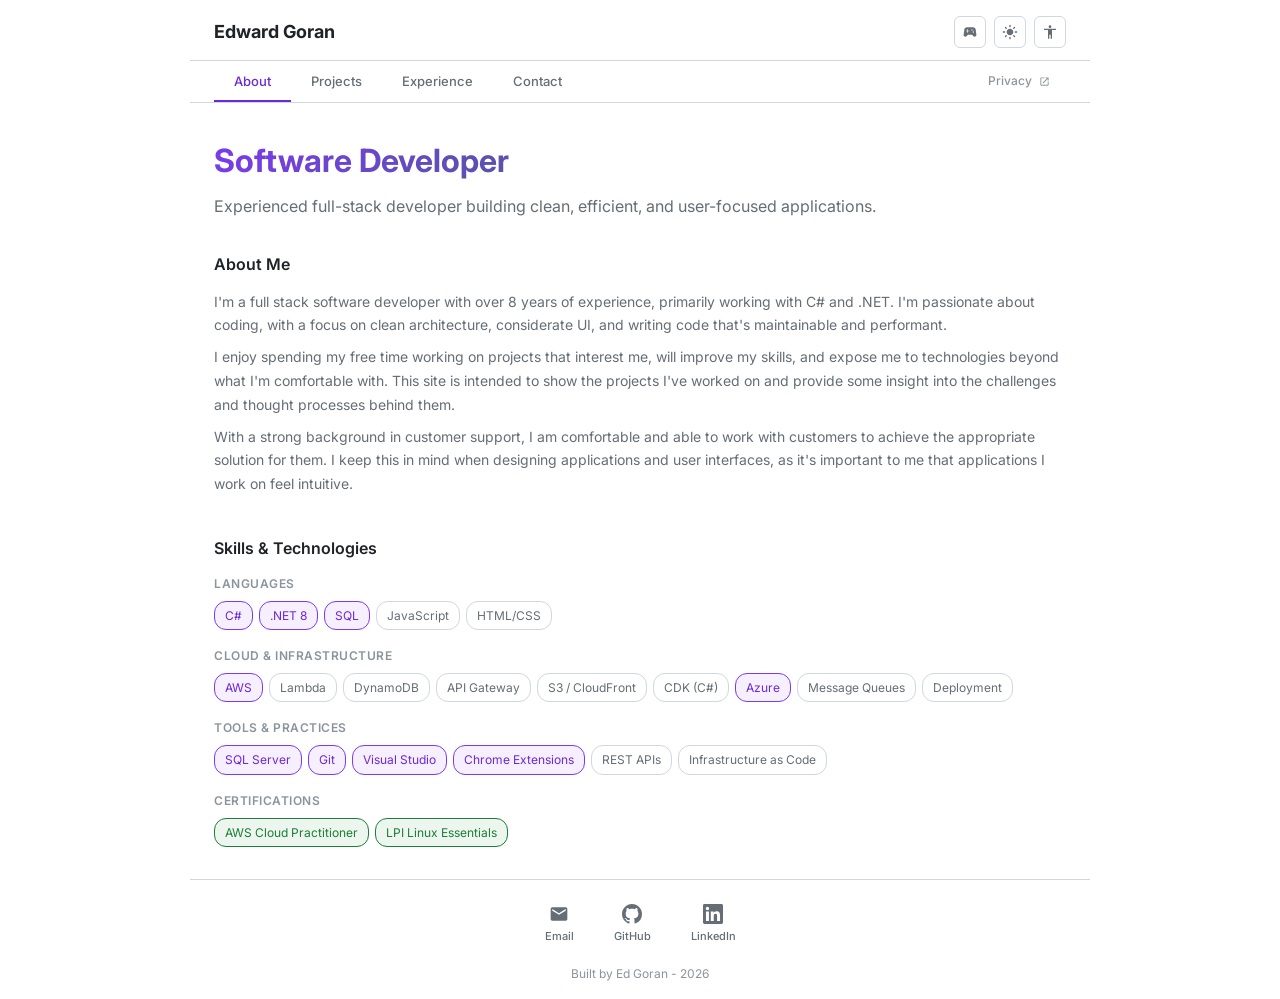
==== site/index.html @ df39481f "Add mobile support for runner game" ====
﻿<!DOCTYPE html>
<html lang="en">
<head>
    <meta charset="UTF-8">
    <meta name="viewport" content="width=device-width, initial-scale=1.0">
    <title>Ed Goran - Software Developer</title>
    <meta name="description" content="Edward Goran - Software Developer specialising in C#, .NET, AWS, and full-stack development">
    <meta name="author" content="Edward Goran">

    <!-- Open Graph (LinkedIn, social sharing) -->
    <meta property="og:title" content="Edward Goran - Software Developer">
    <meta property="og:description" content="Portfolio showcasing C#/.NET development, Chrome extensions, and AWS serverless applications">
    <meta property="og:type" content="website">
    <meta property="og:url" content="https://portfolio.edgoran.co.uk">

    <script>
        // Prevent flash - set theme before render
        (function () {
            const theme = localStorage.getItem('theme') ||
                (window.matchMedia('(prefers-color-scheme: light)').matches ? 'light' : 'dark');
            document.documentElement.setAttribute('data-theme', theme);
            if (localStorage.getItem('a11y') === 'true') {
                document.documentElement.setAttribute('data-a11y', 'true');
            }
        })();
    </script>

    <link rel="stylesheet" href="styles.css">
    <link rel="preconnect" href="https://fonts.googleapis.com">
    <link href="https://fonts.googleapis.com/css2?family=Inter:wght@400;500;600;700&display=swap" rel="stylesheet">
    <link rel="icon" type="image/png" href="images/favicon.ico">
</head>
<body>
    <svg width="0" height="0" style="position:absolute">
        <defs>
            <linearGradient id="rainbow-gradient" x1="0%" y1="0%" x2="100%" y2="0%">
                <stop offset="0%" stop-color="#ff6b6b"/>
                <stop offset="25%" stop-color="#feca57"/>
                <stop offset="50%" stop-color="#48dbfb"/>
                <stop offset="75%" stop-color="#ff9ff3"/>
                <stop offset="100%" stop-color="#54a0ff"/>
            </linearGradient>
        </defs>
    </svg>

    <div class="app">
        <header class="header">
            <div class="header-top">
                <h1 class="logo">Edward Goran</h1>
                <div class="header-right">
                    <button class="games-toggle" id="games-toggle" title="Games">
                        <svg class="games-icon" viewBox="0 0 24 24"><path d="M21.58 16.09l-1.09-7.66C20.21 6.46 18.52 5 16.53 5H7.47C5.48 5 3.79 6.46 3.51 8.43l-1.09 7.66C2.2 17.63 3.39 19 4.94 19c.68 0 1.32-.27 1.8-.75L9 16h6l2.25 2.25c.48.48 1.13.75 1.8.75 1.56 0 2.75-1.37 2.53-2.91zM11 11H9v2H8v-2H6v-1h2V8h1v2h2v1zm4-1c-.55 0-1-.45-1-1s.45-1 1-1 1 .45 1 1-.45 1-1 1zm2 3c-.55 0-1-.45-1-1s.45-1 1-1 1 .45 1 1-.45 1-1 1z"/></svg>
                    </button>
                    <button class="theme-toggle" id="theme-toggle" title="Toggle theme">
                        <svg class="theme-icon sun" viewBox="0 0 24 24"><path d="M12 7c-2.76 0-5 2.24-5 5s2.24 5 5 5 5-2.24 5-5-2.24-5-5-5zM2 13h2c.55 0 1-.45 1-1s-.45-1-1-1H2c-.55 0-1 .45-1 1s.45 1 1 1zm18 0h2c.55 0 1-.45 1-1s-.45-1-1-1h-2c-.55 0-1 .45-1 1s.45 1 1 1zM11 2v2c0 .55.45 1 1 1s1-.45 1-1V2c0-.55-.45-1-1-1s-1 .45-1 1zm0 18v2c0 .55.45 1 1 1s1-.45 1-1v-2c0-.55-.45-1-1-1s-1 .45-1 1zM5.99 4.58a.996.996 0 00-1.41 0 .996.996 0 000 1.41l1.06 1.06c.39.39 1.03.39 1.41 0s.39-1.03 0-1.41L5.99 4.58zm12.37 12.37a.996.996 0 00-1.41 0 .996.996 0 000 1.41l1.06 1.06c.39.39 1.03.39 1.41 0a.996.996 0 000-1.41l-1.06-1.06zm1.06-10.96a.996.996 0 000-1.41.996.996 0 00-1.41 0l-1.06 1.06c-.39.39-.39 1.03 0 1.41s1.03.39 1.41 0l1.06-1.06zM7.05 18.36a.996.996 0 000-1.41.996.996 0 00-1.41 0l-1.06 1.06c-.39.39-.39 1.03 0 1.41s1.03.39 1.41 0l1.06-1.06z" /></svg>
                        <svg class="theme-icon moon" viewBox="0 0 24 24"><path d="M12 3a9 9 0 109 9c0-.46-.04-.92-.1-1.36a5.389 5.389 0 01-4.4 2.26 5.403 5.403 0 01-3.14-9.8c-.44-.06-.9-.1-1.36-.1z" /></svg>
                    </button>
                    <button class="a11y-toggle" id="a11y-toggle" title="Toggle accessibility mode">
                        <svg class="a11y-icon" viewBox="0 0 24 24"><path d="M12 2c1.1 0 2 .9 2 2s-.9 2-2 2-2-.9-2-2 .9-2 2-2zm9 7h-6v13h-2v-6h-2v6H9V9H3V7h18v2z" /></svg>
                    </button>
                </div>
            </div>
            <nav class="nav-bar">
                <button class="nav-tab active" data-tab="about">About</button>
                <button class="nav-tab" data-tab="projects">Projects</button>
                <button class="nav-tab" data-tab="experience">Experience</button>
                <button class="nav-tab" data-tab="contact">Contact</button>                
                <a href="https://extensions.edgoran.co.uk" target="_blank" rel="noopener" class="nav-external">Privacy
                    <svg class="external-icon" viewBox="0 0 24 24"><path d="M19 19H5V5h7V3H5a2 2 0 00-2 2v14a2 2 0 002 2h14a2 2 0 002-2v-7h-2v7zM14 3v2h3.59l-9.83 9.83 1.41 1.41L19 6.41V10h2V3h-7z"/></svg>
                </a>
            </nav>
        </header>

        <main class="main">
            <!-- About Tab -->
            <section id="tab-about" class="tab-content active">
                <div class="about-hero">
                    <div class="about-intro">
                        <h2 class="about-title">Software Developer</h2>
                        <p class="about-subtitle">Experienced full-stack developer building clean, efficient, and user-focused applications.</p>
                    </div>
                </div>

                <div class="about-body">
                    <div class="about-section">
                        <h3 class="about-heading">About Me</h3>
                        <p class="about-text">
                            I'm a full stack software developer with over 8 years of experience, primarily working with C# and .NET.
                            I'm passionate about coding, with a focus on clean architecture, considerate UI, and writing code that's maintainable and performant.
                        </p>

                        <p class="about-text">
                            I enjoy spending my free time working on projects that interest me, will improve my skills, and expose me to technologies beyond what I'm comfortable with.
                            This site is intended to show the projects I've worked on and provide some insight into the challenges and thought processes behind them.
                        </p>

                        <p class="about-text">
                            With a strong background in customer support, I am comfortable and able to work with customers to achieve the appropriate solution for them.
                            I keep this in mind when designing applications and user interfaces, as it's important to me that applications I work on feel intuitive.
                        </p>
                    </div>

                    <div class="about-section">
                        <h3 class="about-heading">Skills & Technologies</h3>
                        <div class="skills-grid">
                            <div class="skill-category">
                                <h4 class="skill-category-title">Languages</h4>
                                <div class="skill-tags">
                                    <span class="skill-tag primary">C#</span>
                                    <span class="skill-tag primary">.NET 8</span>
                                    <span class="skill-tag primary">SQL</span>
                                    <span class="skill-tag">JavaScript</span>
                                    <span class="skill-tag">HTML/CSS</span>
                                </div>
                            </div>
                            <div class="skill-category">
                                <h4 class="skill-category-title">Cloud & Infrastructure</h4>
                                <div class="skill-tags">
                                    <span class="skill-tag primary">AWS</span>
                                    <span class="skill-tag">Lambda</span>
                                    <span class="skill-tag">DynamoDB</span>
                                    <span class="skill-tag">API Gateway</span>
                                    <span class="skill-tag">S3 / CloudFront</span>
                                    <span class="skill-tag">CDK (C#)</span>
                                    <span class="skill-tag primary">Azure</span>
                                    <span class="skill-tag">Message Queues</span>
                                    <span class="skill-tag">Deployment</span>
                                </div>
                            </div>
                            <div class="skill-category">
                                <h4 class="skill-category-title">Tools & Practices</h4>
                                <div class="skill-tags">
                                    <span class="skill-tag primary">SQL Server</span>
                                    <span class="skill-tag primary">Git</span>
                                    <span class="skill-tag primary">Visual Studio</span>
                                    <span class="skill-tag primary">Chrome Extensions</span>
                                    <span class="skill-tag">REST APIs</span>
                                    <span class="skill-tag">Infrastructure as Code</span>
                                </div>
                            </div>
                            <div class="skill-category">
                                <h4 class="skill-category-title">Certifications</h4>
                                <div class="skill-tags">
                                    <span class="skill-tag cert">AWS Cloud Practitioner</span>
                                    <span class="skill-tag cert">LPI Linux Essentials</span>
                                </div>
                            </div>
                        </div>
                    </div>
                </div>
            </section>

            <!-- Projects Tab -->
            <section id="tab-projects" class="tab-content">
                <h2 class="page-title">Projects</h2>

                <div class="projects-grid">

                    <div class="project-card featured clickable " data-project="steamwishlist">
                        <div class="project-header">
                        <span class="project-icon">🏷️</span>
                        <h3 class="project-name">Steam Wishlist Alerts</h3>
                        </div>
                        <p class="project-description">
                            A Chrome extension that tracks Steam game prices, notifies on drops, and compares prices across 30+ stores. 
                            Features wishlist import, quick-add on Steam pages, deal scoring, and a freemium model with LemonSqueezy payments.
                        </p>
                        <div class="project-tech">
                        <span class="tech-tag">HTML / CSS / JS</span>
                        <span class="tech-tag">Chrome Extension</span>
                        <span class="tech-tag">Steam API</span>
                        <span class="tech-tag">IsThereAnyDeal API</span>
                        <span class="tech-tag">LemonSqueezy</span>
                        <span class="tech-tag">Manifest V3</span>
                        </div>
                        <div class="project-links">
                            <a href="https://chromewebstore.google.com/detail/kokgfhmkblondjomicdelmhmigidbahe" class="project-link" onclick="event.stopPropagation()">Chrome Web Store</a>
                        </div>
                        <span class="project-dive-hint">Click for development deep dive</span>
                    </div>

                    <div class="project-card clickable" data-project="leaguestats">
                        <div class="project-header">
                            <span class="project-icon">⚔️</span>
                            <h3 class="project-name">League Stats</h3>
                        </div>
                        <p class="project-description">
                            A full-stack web application for looking up League of Legends player stats, match history,
                            and champion information. Built with a serverless AWS backend and C#, using the Riot Games API.
                        </p>
                        <div class="project-tech">
                            <span class="tech-tag">C# / .NET 8</span>
                            <span class="tech-tag">AWS Lambda</span>
                            <span class="tech-tag">API Gateway</span>
                            <span class="tech-tag">DynamoDB</span>
                            <span class="tech-tag">CDK</span>
                            <span class="tech-tag">Riot API</span>
                        </div>
                        <div class="project-links">
                            <a href="https://github.com/edgoran/league-builds" target="_blank" class="project-link" onclick="event.stopPropagation()">GitHub</a>
                        </div>
                        <span class="project-dive-hint">Click for development deep dive</span>
                    </div>

                    <div class="project-card clickable" data-project="portfolio">
                        <div class="project-header">
                            <span class="project-icon">🌐</span>
                            <h3 class="project-name">Portfolio Site</h3>
                        </div>
                        <p class="project-description">
                            A personal portfolio and project showcase site (this site!) with theme switching, WCAG accessibility mode,
                            and responsive design. Hosted on AWS using S3, CloudFront, and a custom domain via Route 53,
                            all deployed with CDK infrastructure as code.
                        </p>
                        <div class="project-tech">
                            <span class="tech-tag">HTML / CSS / JS</span>
                            <span class="tech-tag">AWS CDK</span>
                            <span class="tech-tag">S3</span>
                            <span class="tech-tag">CloudFront</span>
                            <span class="tech-tag">Route 53</span>
                            <span class="tech-tag">ACM</span>
                        </div>
                        <div class="project-links">
                            <a href="https://github.com/edgoran/" target="_blank" class="project-link" onclick="event.stopPropagation()">GitHub</a>
                            <a href="https://portfolio.edgoran.co.uk" target="_blank" class="project-link" onclick="event.stopPropagation()">Live Site</a>
                        </div>
                        <span class="project-dive-hint">Click for development deep dive</span>
                    </div>

                    <div class="project-card clickable" data-project="patchbot">
                        <div class="project-header">
                            <span class="project-icon">🤖</span>
                            <h3 class="project-name">PatchBot</h3>
                        </div>
                        <p class="project-description">
                            A Discord bot that monitors and notifies about game patch updates. Supports any Steam game automatically,
                            RSS feeds for non-Steam games, and allows users to register custom feeds. Hosted 24/7 on a Raspberry Pi.
                        </p>
                        <div class="project-tech">
                            <span class="tech-tag">C# / .NET 8</span>
                            <span class="tech-tag">Discord.Net</span>
                            <span class="tech-tag">SQLite</span>
                            <span class="tech-tag">Raspberry Pi</span>
                            <span class="tech-tag">Steam API</span>
                            <span class="tech-tag">RSS</span>
                            <span class="tech-tag">systemd</span>
                        </div>
                        <div class="project-links">
                            <a href="https://github.com/edgoran/patchbot" target="_blank" class="project-link" onclick="event.stopPropagation()">GitHub</a>
                        </div>
                        <span class="project-dive-hint">Click for development deep dive</span>
                    </div>

                    <div class="project-card clickable" data-project="levels">
                        <div class="project-header">
                            <span class="project-icon">🔊</span>
                            <h3 class="project-name">Levels: Tab Volume Mixer</h3>
                        </div>
                        <p class="project-description">
                            A Chrome extension that lets you control the volume of individual browser tabs independently.
                            Features per-tab sliders, mute toggles, volume boost up to 1000%, and automatic per-site presets.
                        </p>
                        <div class="project-tech">
                            <span class="tech-tag">JavaScript</span>
                            <span class="tech-tag">Chrome Extension</span>
                            <span class="tech-tag">Web Audio API</span>
                            <span class="tech-tag">Manifest V3</span>
                        </div>
                        <div class="project-links">
                            <a href="https://github.com/edgoran/tab-volume-controller" target="_blank" class="project-link" onclick="event.stopPropagation()">GitHub</a>
                            <a href="https://chromewebstore.google.com/detail/aalphoefegnbpgckdmcmcmmehocmndch?utm_source=item-share-cb" target="_blank" class="project-link" onclick="event.stopPropagation()">Chrome Web Store</a>
                        </div>
                        <span class="project-dive-hint">Click for development deep dive</span>
                    </div>

                    <div class="project-card clickable" data-project="linkgrab">
                        <div class="project-header">
                            <span class="project-icon">🔗</span>
                            <h3 class="project-name">Link Grab</h3>
                        </div>
                        <p class="project-description">
                            A Chrome extension that opens or copies all links found in selected text via the context menu.
                            Features link preview, tab grouping, keyboard shortcuts, and dynamic link counting.
                        </p>
                        <div class="project-tech">
                            <span class="tech-tag">JavaScript</span>
                            <span class="tech-tag">Chrome Extension</span>
                            <span class="tech-tag">DOM Parsing</span>
                            <span class="tech-tag">Manifest V3</span>
                        </div>
                        <div class="project-links">
                            <a href="https://github.com/edgoran/multi-link-opener" target="_blank" class="project-link" onclick="event.stopPropagation()">GitHub</a>
                            <a href="https://chromewebstore.google.com/detail/njhhijannpfjmgepddchjglgnldjnpgh?utm_source=item-share-cb" target="_blank" class="project-link" onclick="event.stopPropagation()">Chrome Web Store</a>
                        </div>
                        <span class="project-dive-hint">Click for development deep dive</span>
                    </div>

                </div>
            </section>

            <!-- Project Deep Dive View -->
            <section id="tab-deep-dive" class="tab-content">
                <button class="back-button" id="deep-dive-back">← Back to projects</button>

                <div id="deep-dive-content">
                    <!-- Content injected by JS -->
                </div>
            </section>

            <!-- Experience Tab -->
            <section id="tab-experience" class="tab-content">
                <h2 class="page-title">Experience</h2>

                <div class="experience-section">
                    <h3 class="experience-heading">Work History</h3>

                    <div class="experience-list">
                        <div class="experience-item">
                            <img class="experience-icon" src="images/adtec-software-icon.png" alt="Company Name">
                            <div class="experience-content">
                                <div class="experience-header">
                                    <h4 class="experience-role">Software Developer</h4>
                                    <span class="experience-date">2018 - Present</span>
                                </div>
                                <p class="experience-company">Adtec Software</p>
                                <ul class="experience-points">
                                    <li>Developed new features and user interfaces for desktop applications using .NET, with an emphasis on development using C# and Visual Basic.</li>
                                    <li>Created new customer payment websites for online payments using Razor. Working with markup languages and programming languages simultaneously including C#, HTML, CSS, JavaScript, MVC, and Razor.</li>
                                    <li>Developed desktop interfaces for technical customers to improve usability of debt management software.</li>
                                    <li>Azure object creation and management, primarily creating web applications with peripheral support elements such as storage accounts, cloud databases, message queues, and hybrid connectors.</li>
                                    <li>Deployed software, including database upgrade tooling, Windows services, IIS service/sites, Azure hosted sites, SQL server agent jobs, and desktop applications via MSIs.</li>
                                    <li>Reviewed performance of existing tables keys and indexes to maximise execution times of queries and improve the speed of applications that rely on SQL server data retrieval.</li>
                                </ul>
                                <div class="experience-tech-used">
                                    <span class="tech-tag">C#</span>
                                    <span class="tech-tag">.NET</span>
                                    <span class="tech-tag">SQL Server</span>
                                    <span class="tech-tag">HTML</span>
                                    <span class="tech-tag">CSS</span>
                                    <span class="tech-tag">Cloud Infrastructure</span>
                                </div>
                            </div>
                        </div>

                        <div class="experience-item">
                            <img class="experience-icon" src="images/welcom-digital-icon.png" alt="Company Name">
                            <div class="experience-content">
                                <div class="experience-header">
                                    <h4 class="experience-role">Service Desk Analyst</h4>
                                    <span class="experience-date">2017 - 2018</span>
                                </div>
                                <p class="experience-company">Welcom Digital</p>
                                <ul class="experience-points">
                                    <li>Support clients with any software or hardware problems under company-wide service level agreements.</li>
                                    <li>Trusted to make edits and amendments to client and customer data which could affect global companies if misused.</li>
                                </ul>
                                <div class="experience-tech-used">
                                    <span class="tech-tag">SQL</span>
                                </div>
                            </div>
                        </div>
                    </div>
                </div>

                <div class="experience-section">
                    <h3 class="experience-heading">Education</h3>

                    <div class="experience-list">
                        <div class="experience-item">
                            <div class="experience-marker edu"></div>
                            <div class="experience-content">
                                <div class="experience-header">
                                    <h4 class="experience-role">York College - Software Development</h4>
                                    <span class="experience-date">2015 - 2017</span>
                                </div>
                                <p class="experience-company">
                                    BTEC Level 3 Triple Distinction Star (D*D*D*)
                                </p>
                            </div>
                        </div>
                    </div>
                </div>

                <div class="experience-section">
                    <h3 class="experience-heading">Certifications</h3>

                    <div class="certifications-grid">
                        <a href="https://aws.amazon.com/certification/certified-cloud-practitioner/" target="_blank" rel="noopener" class="certification-card">
                            <img class="certification-badge-icon" src="images/aws-certified-cloud-practitioner.png" alt="AWS Cloud Practitioner">
                            <div class="certification-info">
                                <h4 class="certification-name">AWS Cloud Practitioner</h4>
                                <p class="certification-date">2026</p>
                            </div>
                        </a>

                        <a href="https://www.lpi.org/our-certifications/linux-essentials-overview/" target="_blank" rel="noopener" class="certification-card">
                            <img class="certification-badge-icon" src="images/linux-essentials-certificate.png" alt="LPI Linux Essentials">
                            <div class="certification-info">
                                <h4 class="certification-name">LPI Linux Essentials</h4>
                                <p class="certification-date">2026</p>
                            </div>
                        </a>
                    </div>
                </div>
            </section>

            <!-- Contact Tab -->
            <section id="tab-contact" class="tab-content">
                <div class="contact-page">
                    <h2 class="contact-title">Get in touch</h2>
                    <p class="contact-subtitle">Feel free to reach out via any of the links below</p>
                    <div class="contact-links-centered">
                        <a href="mailto:edgoran@gmail.com" class="contact-card">
                            <svg viewBox="0 0 24 24" class="contact-card-icon"><path d="M20 4H4c-1.1 0-2 .9-2 2v12c0 1.1.9 2 2 2h16c1.1 0 2-.9 2-2V6c0-1.1-.9-2-2-2zm0 4l-8 5-8-5V6l8 5 8-5v2z" /></svg>
                            <span class="contact-card-label">Email</span>
                            <span class="contact-card-value">edgoran@gmail.com</span>
                            <button class="copy-button" id="copy-email" title="Copy email" onclick="event.preventDefault(); event.stopPropagation(); copyEmail();">
                                <svg viewBox="0 -960 960 960" class="copy-icon"><path d="M360-240q-33 0-56.5-23.5T280-320v-480q0-33 23.5-56.5T360-880h360q33 0 56.5 23.5T800-800v480q0 33-23.5 56.5T720-240H360Zm0-80h360v-480H360v480ZM200-80q-33 0-56.5-23.5T120-160v-560h80v560h440v80H200Zm160-240v-480 480Z" /></svg>
                            </button>
                        </a>
                        <a href="https://github.com/edgoran/" target="_blank" rel="noopener" class="contact-card">
                            <svg viewBox="0 0 24 24" class="contact-card-icon"><path d="M12 0C5.37 0 0 5.37 0 12c0 5.31 3.435 9.795 8.205 11.385.6.105.825-.255.825-.57 0-.285-.015-1.23-.015-2.235-3.015.555-3.795-.735-4.035-1.41-.135-.345-.72-1.41-1.23-1.695-.42-.225-1.02-.78-.015-.795.945-.015 1.62.87 1.845 1.23 1.08 1.815 2.805 1.305 3.495.99.105-.78.42-1.305.765-1.605-2.67-.3-5.46-1.335-5.46-5.925 0-1.305.465-2.385 1.23-3.225-.12-.3-.54-1.53.12-3.18 0 0 1.005-.315 3.3 1.23.96-.27 1.98-.405 3-.405s2.04.135 3 .405c2.295-1.56 3.3-1.23 3.3-1.23.66 1.65.24 2.88.12 3.18.765.84 1.23 1.905 1.23 3.225 0 4.605-2.805 5.625-5.475 5.925.435.375.81 1.095.81 2.22 0 1.605-.015 2.895-.015 3.3 0 .315.225.69.825.57A12.02 12.02 0 0024 12c0-6.63-5.37-12-12-12z" /></svg>
                            <span class="contact-card-label">GitHub</span>
                            <span class="contact-card-value">github.com/edgoran</span>
                        </a>
                        <a href="https://www.linkedin.com/in/edward-goran-776838338" target="_blank" rel="noopener" class="contact-card">
                            <svg viewBox="0 0 24 24" class="contact-card-icon"><path d="M20.447 20.452h-3.554v-5.569c0-1.328-.027-3.037-1.852-3.037-1.853 0-2.136 1.445-2.136 2.939v5.667H9.351V9h3.414v1.561h.046c.477-.9 1.637-1.85 3.37-1.85 3.601 0 4.267 2.37 4.267 5.455v6.286zM5.337 7.433a2.062 2.062 0 01-2.063-2.065 2.064 2.064 0 112.063 2.065zm1.782 13.019H3.555V9h3.564v11.452zM22.225 0H1.771C.792 0 0 .774 0 1.729v20.542C0 23.227.792 24 1.771 24h20.451C23.2 24 24 23.227 24 22.271V1.729C24 .774 23.2 0 22.222 0h.003z" /></svg>
                            <span class="contact-card-label">LinkedIn</span>
                            <span class="contact-card-value">Edward Goran</span>
                        </a>
                    </div>
                </div>
            </section>

            <!-- Games Tab -->
            <section id="tab-games" class="tab-content">
                <h2 class="page-title">Games</h2>
                <p class="games-subtitle">Small games because why not? Click to play!</p>

                <div class="games-selector">
                    <button class="game-select-btn active" data-game="runner">
                        <span class="game-select-icon">🏃</span>
                        <span class="game-select-name">Ed Runner</span>
                    </button>
                    <button class="game-select-btn" data-game="snake">
                        <span class="game-select-icon">🐍</span>
                        <span class="game-select-name">SnakEd</span>
                    </button>
                    <button class="game-select-btn" data-game="tictactoe">
                        <span class="game-select-icon">⭕</span>
                        <span class="game-select-name">Ed's & Crosses</span>
                    </button>
                </div>

                <div class="game-container">
                    <div class="game-wrapper" id="game-wrapper">
                        <canvas id="game-canvas"></canvas>
                        <div class="game-overlay" id="game-overlay">
                            <div class="game-overlay-content">
                                <h3 class="game-overlay-title" id="game-overlay-title">Ed Runner</h3>
                                <p class="game-overlay-text" id="game-overlay-text">Jump over obstacles to survive</p>
                                <button class="game-start-btn" id="game-start-btn">Press Space or Tap to Start</button>
                            </div>
                        </div>
                        <div class="game-hud" id="game-hud">
                            <span class="game-score" id="game-score">0</span>
                            <span class="game-high-score" id="game-high-score">HI 0</span>
                        </div>
                    </div>

                    <div class="mobile-game-controls" id="mobile-game-controls">
                        <button class="mobile-control-btn" id="mobile-duck-btn" aria-label="Duck">
                            <svg viewBox="0 0 24 24"><path d="M7.41 15.41L12 10.83l4.59 4.58L18 14l-6-6-6 6z" transform="rotate(180 12 12)"/></svg>
                            <span>Duck</span>
                        </button>
                        <button class="mobile-control-btn mobile-jump-btn" id="mobile-jump-btn" aria-label="Jump">
                            <svg viewBox="0 0 24 24"><path d="M7.41 15.41L12 10.83l4.59 4.58L18 14l-6-6-6 6z"/></svg>
                            <span>Jump</span>
                        </button>
                    </div>
                </div>

                <div class="game-controls-info" id="game-controls-info">
                    <div class="game-control">
                        <kbd>Space</kbd> / <kbd>↑</kbd> / <kbd>W</kbd> / <kbd>Click</kbd>
                        <span>Jump</span>
                    </div>
                    <div class="game-control">
                        <kbd>↓</kbd> / <kbd>S</kbd> / <kbd>Right Click</kbd>
                        <span>Duck</span>
                    </div>
                </div>

                <div class="game-options" id="game-options-snake" style="display: none;">
                    <label class="game-option-toggle">
                        <input type="checkbox" id="snake-wall-death">
                        <span class="game-option-slider"></span>
                        <span class="game-option-label">Wall death</span>
                    </label>
                </div>

                <div class="game-options" id="game-options-tictactoe" style="display: none;">
                    <label class="game-option-toggle">
                        <input type="checkbox" id="ttt-two-player">
                        <span class="game-option-slider"></span>
                        <span class="game-option-label">Two player</span>
                    </label>
                    <label class="game-option-toggle">
                        <input type="checkbox" id="ttt-hard-mode">
                        <span class="game-option-slider"></span>
                        <span class="game-option-label">Hard mode</span>
                    </label>
                    <label class="game-option-toggle">
                        <input type="checkbox" id="ttt-player-first" checked>
                        <span class="game-option-slider"></span>
                        <span class="game-option-label">Ed goes first</span>
                    </label>
                </div>

            </section>

        </main>

        <footer class="footer">
            <div class="footer-links">
                <a href="mailto:edgoran@gmail.com" class="footer-link" title="Email">
                    <svg viewBox="0 0 24 24" class="footer-icon"><path d="M20 4H4c-1.1 0-2 .9-2 2v12c0 1.1.9 2 2 2h16c1.1 0 2-.9 2-2V6c0-1.1-.9-2-2-2zm0 4l-8 5-8-5V6l8 5 8-5v2z" /></svg>
                    <span>Email</span>
                </a>
                <a href="https://github.com/edgoran/" target="_blank" rel="noopener" class="footer-link" title="GitHub">
                    <svg viewBox="0 0 24 24" class="footer-icon"><path d="M12 0C5.37 0 0 5.37 0 12c0 5.31 3.435 9.795 8.205 11.385.6.105.825-.255.825-.57 0-.285-.015-1.23-.015-2.235-3.015.555-3.795-.735-4.035-1.41-.135-.345-.72-1.41-1.23-1.695-.42-.225-1.02-.78-.015-.795.945-.015 1.62.87 1.845 1.23 1.08 1.815 2.805 1.305 3.495.99.105-.78.42-1.305.765-1.605-2.67-.3-5.46-1.335-5.46-5.925 0-1.305.465-2.385 1.23-3.225-.12-.3-.54-1.53.12-3.18 0 0 1.005-.315 3.3 1.23.96-.27 1.98-.405 3-.405s2.04.135 3 .405c2.295-1.56 3.3-1.23 3.3-1.23.66 1.65.24 2.88.12 3.18.765.84 1.23 1.905 1.23 3.225 0 4.605-2.805 5.625-5.475 5.925.435.375.81 1.095.81 2.22 0 1.605-.015 2.895-.015 3.3 0 .315.225.69.825.57A12.02 12.02 0 0024 12c0-6.63-5.37-12-12-12z" /></svg>
                    <span>GitHub</span>
                </a>
                <a href="https://www.linkedin.com/in/edward-goran-776838338" target="_blank" rel="noopener" class="footer-link" title="LinkedIn">
                    <svg viewBox="0 0 24 24" class="footer-icon"><path d="M20.447 20.452h-3.554v-5.569c0-1.328-.027-3.037-1.852-3.037-1.853 0-2.136 1.445-2.136 2.939v5.667H9.351V9h3.414v1.561h.046c.477-.9 1.637-1.85 3.37-1.85 3.601 0 4.267 2.37 4.267 5.455v6.286zM5.337 7.433a2.062 2.062 0 01-2.063-2.065 2.064 2.064 0 112.063 2.065zm1.782 13.019H3.555V9h3.564v11.452zM22.225 0H1.771C.792 0 0 .774 0 1.729v20.542C0 23.227.792 24 1.771 24h20.451C23.2 24 24 23.227 24 22.271V1.729C24 .774 23.2 0 22.222 0h.003z" /></svg>
                    <span>LinkedIn</span>
                </a>
            </div>
            <p>Built by Ed Goran - <span id="footer-year"></span></p>
        </footer>
    </div>

    <script src="app.js"></script>
    <script src="games/runner.js"></script>
    <script src="games/snake.js"></script>
    <script src="games/tictactoe.js"></script>
</body>
</html>
---- site/styles.css ----
﻿/* Reset & base */
* {
    margin: 0;
    padding: 0;
    box-sizing: border-box;
}

/* Dark theme (default) */
:root,
[data-theme="dark"] {
    --bg-primary: #0d1117;
    --bg-secondary: #161b22;
    --bg-card: #1c2128;
    --bg-card-hover: #21262d;
    --text-primary: #e6edf3;
    --text-secondary: #a0aab5;
    --text-muted: #6b7685;
    --accent: #9b72cf;
    --accent-light: #c9a0ff;
    --accent-green: #3fb950;
    --accent-green-muted: #2ea04370;
    --border: #30363d;
    --hover-bg: #21262d;
}

/* Light theme */
[data-theme="light"] {
    --bg-primary: #ffffff;
    --bg-secondary: #f6f8fa;
    --bg-card: #ffffff;
    --bg-card-hover: #f6f8fa;
    --text-primary: #1f2328;
    --text-secondary: #656d76;
    --text-muted: #8b949e;
    --accent: #7c3aed;
    --accent-light: #6d28d9;
    --accent-green: #1a7f37;
    --accent-green-muted: #1a7f3720;
    --border: #d0d7de;
    --hover-bg: #f3f4f6;
}

/* WCAG accessible - light */
[data-a11y="true"],
[data-a11y="true"][data-theme="light"] {
    --bg-primary: #ffffff;
    --bg-secondary: #f5f5f5;
    --bg-card: #ffffff;
    --bg-card-hover: #f0f0f0;
    --text-primary: #000000;
    --text-secondary: #333333;
    --text-muted: #555555;
    --accent: #0000cc;
    --accent-light: #0000cc;
    --accent-green: #006600;
    --accent-green-muted: #00660020;
    --border: #666666;
    --hover-bg: #e8e8e8;
}

    /* WCAG accessible - dark */
    [data-a11y="true"][data-theme="dark"] {
        --bg-primary: #000000;
        --bg-secondary: #0a0a0a;
        --bg-card: #111111;
        --bg-card-hover: #1a1a1a;
        --text-primary: #ffffff;
        --text-secondary: #e0e0e0;
        --text-muted: #bbbbbb;
        --accent: #6fa3ff;
        --accent-light: #6fa3ff;
        --accent-green: #5cff5c;
        --accent-green-muted: #5cff5c20;
        --border: #888888;
        --hover-bg: #1a1a1a;
    }

/* Light theme overrides */
[data-theme="light"] .about-title,
[data-theme="light"] .contact-title {
    background: linear-gradient(135deg, var(--accent), var(--accent-green));
    -webkit-background-clip: text;
    -webkit-text-fill-color: transparent;
    background-clip: text;
}

[data-theme="light"] .project-card {
    box-shadow: 0 1px 3px rgba(0, 0, 0, 0.08);
}

    [data-theme="light"] .project-card.featured {
        background: rgba(124, 58, 237, 0.03);
    }

[data-theme="light"] .skill-tag.primary {
    background: rgba(124, 58, 237, 0.08);
}

[data-theme="light"] .skill-tag.cert {
    background: rgba(26, 127, 55, 0.08);
}

/* WCAG overrides */
[data-a11y="true"] body {
    font-size: 16px;
    line-height: 1.8;
}

[data-a11y="true"] .about-title,
[data-a11y="true"] .contact-title {
    background: none;
    -webkit-background-clip: unset;
    -webkit-text-fill-color: var(--text-primary);
    background-clip: unset;
}

[data-a11y="true"] .about-text,
[data-a11y="true"] .project-description,
[data-a11y="true"] .timeline-text,
[data-a11y="true"] .experience-points li,
[data-a11y="true"] .deep-dive-summary {
    font-size: 16px;
    line-height: 1.8;
}

[data-a11y="true"] .nav-tab {
    font-size: 15px;
    padding: 12px 24px;
}

@media (max-width: 768px) {
    [data-a11y="true"] .nav-tab {
        font-size: 13px;
        padding: 10px 8px;
    }
}

[data-a11y="true"] .skill-tag,
[data-a11y="true"] .tech-tag {
    font-size: 14px;
    padding: 6px 12px;
}

[data-a11y="true"] .project-card,
[data-a11y="true"] .certification-card,
[data-a11y="true"] .contact-card {
    border-width: 2px;
}

[data-a11y="true"] .project-name,
[data-a11y="true"] .experience-role,
[data-a11y="true"] .timeline-title {
    font-size: 18px;
}

[data-a11y="true"] .project-link {
    text-decoration: underline;
    font-size: 15px;
}

[data-a11y="true"] *:focus-visible {
    outline: 3px solid var(--accent);
    outline-offset: 2px;
}

[data-a11y="true"] .nav-tab.active {
    border-bottom-width: 3px;
}

[data-a11y="true"] .timeline-marker {
    width: 16px;
    height: 16px;
}

[data-a11y="true"] .experience-icon {
    width: 44px;
    height: 44px;
}

[data-a11y="true"] a {
    text-decoration: underline;
}

[data-a11y="true"] .certification-card,
[data-a11y="true"] .contact-card {
    text-decoration: none;
}

    [data-a11y="true"] .certification-card:hover,
    [data-a11y="true"] .contact-card:hover {
        text-decoration: underline;
    }

/* Base styles */
body {
    font-family: "Inter", -apple-system, BlinkMacSystemFont, "Segoe UI", Roboto, sans-serif;
    background: var(--bg-primary);
    color: var(--text-primary);
    min-height: 100vh;
    line-height: 1.6;
}

.app {
    max-width: 900px;
    margin: 0 auto;
    min-height: 100vh;
    display: flex;
    flex-direction: column;
}

/* Header */
.header {
    position: sticky;
    top: 0;
    background: var(--bg-primary);
    z-index: 100;
    border-bottom: 1px solid var(--border);
}

.header-top {
    display: flex;
    align-items: center;
    justify-content: space-between;
    padding: 16px 24px 12px;
}

.logo {
    font-size: 18px;
    font-weight: 700;
    color: var(--text-primary);
    white-space: nowrap;
}

.header-right {
    display: flex;
    align-items: center;
    gap: 8px;
}

/* Theme toggle */
.theme-toggle,
.a11y-toggle {
    display: flex;
    align-items: center;
    justify-content: center;
    width: 32px;
    height: 32px;
    background: none;
    border: 1px solid var(--border);
    border-radius: 6px;
    cursor: pointer;
    transition: background 0.15s ease, border-color 0.15s ease;
}

    .theme-toggle:hover,
    .a11y-toggle:hover {
        background: var(--hover-bg);
        border-color: var(--accent);
    }

.theme-icon,
.a11y-icon {
    width: 16px;
    height: 16px;
    fill: var(--text-secondary);
    transition: fill 0.15s ease;
}

.theme-toggle:hover .theme-icon,
.a11y-toggle:hover .a11y-icon {
    fill: var(--text-primary);
}

.theme-icon.moon {
    display: block;
}

.theme-icon.sun {
    display: none;
}

[data-theme="light"] .theme-icon.moon {
    display: none;
}

[data-theme="light"] .theme-icon.sun {
    display: block;
}

.a11y-toggle.active {
    border-color: var(--accent-green);
    background: var(--accent-green-muted);
}

    .a11y-toggle.active .a11y-icon {
        fill: var(--accent-green);
    }

/* Navigation */
.nav-bar {
    display: flex;
    padding: 0 24px;
    border-top: 1px solid var(--border);
}

.nav-tab {
    padding: 10px 20px;
    font-size: 13px;
    font-weight: 500;
    font-family: inherit;
    background: none;
    border: none;
    border-bottom: 2px solid transparent;
    color: var(--text-secondary);
    cursor: pointer;
    transition: all 0.15s ease;
}

    .nav-tab:hover {
        color: var(--text-primary);
    }

    .nav-tab.active {
        color: var(--accent-light);
        border-bottom-color: var(--accent-light);
    }

/* Main */
.main {
    flex: 1;
    padding: 32px 24px;
}

/* Tab content */
.tab-content {
    display: none;
    animation: fadeIn 0.2s ease;
}

    .tab-content.active {
        display: block;
    }

@keyframes fadeIn {
    from {
        opacity: 0;
        transform: translateY(4px);
    }

    to {
        opacity: 1;
        transform: translateY(0);
    }
}

/* About section */
.about-hero {
    margin-bottom: 32px;
}

.about-title {
    font-size: 32px;
    font-weight: 700;
    margin-bottom: 8px;
    background: linear-gradient(135deg, var(--accent-light), var(--accent-green));
    -webkit-background-clip: text;
    -webkit-text-fill-color: transparent;
    background-clip: text;
}

.about-subtitle {
    font-size: 16px;
    color: var(--text-secondary);
}

.about-body {
    display: flex;
    flex-direction: column;
    gap: 32px;
}

.about-heading {
    font-size: 16px;
    font-weight: 600;
    margin-bottom: 12px;
    color: var(--text-primary);
}

.about-text {
    font-size: 14px;
    color: var(--text-secondary);
    line-height: 1.7;
    margin-bottom: 8px;
}

/* Skills */
.skills-grid {
    display: flex;
    flex-direction: column;
    gap: 16px;
}

.skill-category-title {
    font-size: 12px;
    font-weight: 600;
    color: var(--text-muted);
    text-transform: uppercase;
    letter-spacing: 0.5px;
    margin-bottom: 8px;
}

.skill-tags {
    display: flex;
    flex-wrap: wrap;
    gap: 6px;
}

.skill-tag {
    font-size: 12px;
    padding: 4px 10px;
    border-radius: 12px;
    background: var(--bg-card);
    border: 1px solid var(--border);
    color: var(--text-secondary);
}

    .skill-tag.primary {
        border-color: var(--accent);
        color: var(--accent-light);
        background: rgba(155, 114, 207, 0.1);
    }

    .skill-tag.cert {
        border-color: var(--accent-green);
        color: var(--accent-green);
        background: var(--accent-green-muted);
    }

/* Page title */
.page-title {
    font-size: 24px;
    font-weight: 700;
    margin-bottom: 24px;
}

/* Projects */
.projects-grid {
    display: flex;
    flex-direction: column;
    gap: 16px;
}

.project-card {
    padding: 24px;
    background: var(--bg-card);
    border-radius: 12px;
    border: 1px solid var(--border);
    transition: border-color 0.15s ease;
}

    .project-card:hover {
        border-color: var(--accent);
    }

    .project-card.featured {
        border-color: var(--accent);
        background: rgba(155, 114, 207, 0.03);
    }

    .project-card.clickable {
        cursor: pointer;
        transition: border-color 0.15s ease, transform 0.15s ease;
    }

        .project-card.clickable:hover {
            transform: translateY(-2px);
        }

.project-header {
    display: flex;
    align-items: center;
    gap: 12px;
    margin-bottom: 12px;
}

.project-icon {
    font-size: 24px;
}

.project-name {
    font-size: 18px;
    font-weight: 600;
}

.project-description {
    font-size: 14px;
    color: var(--text-secondary);
    line-height: 1.6;
    margin-bottom: 16px;
}

.project-tech {
    display: flex;
    flex-wrap: wrap;
    gap: 6px;
    margin-bottom: 16px;
}

.tech-tag {
    font-size: 11px;
    padding: 3px 8px;
    border-radius: 4px;
    background: var(--bg-secondary);
    border: 1px solid var(--border);
    color: var(--accent-green);
}

.project-links {
    display: flex;
    gap: 12px;
}

.project-link {
    font-size: 13px;
    color: var(--accent-light);
    text-decoration: none;
    transition: opacity 0.15s ease;
}

    .project-link:hover {
        opacity: 0.8;
    }

.project-dive-hint {
    display: block;
    margin-top: 12px;
    font-size: 11px;
    color: var(--text-muted);
    font-style: italic;
    transition: color 0.15s ease;
}

.project-card.clickable:hover .project-dive-hint {
    color: var(--accent-light);
}

/* Back button */
.back-button {
    background: none;
    border: none;
    color: var(--accent-light);
    font-size: 14px;
    font-family: inherit;
    cursor: pointer;
    padding: 8px 0;
    margin-bottom: 24px;
    transition: opacity 0.15s ease;
}

    .back-button:hover {
        opacity: 0.8;
    }

/* Deep dive */
.deep-dive-hero {
    padding: 24px;
    background: var(--bg-card);
    border: 1px solid var(--border);
    border-radius: 12px;
    margin-bottom: 32px;
}

.deep-dive-hero-header {
    display: flex;
    align-items: center;
    gap: 12px;
    margin-bottom: 12px;
}

.deep-dive-icon {
    font-size: 28px;
}

.deep-dive-title {
    font-size: 22px;
    font-weight: 700;
}

.deep-dive-summary {
    font-size: 14px;
    color: var(--text-secondary);
    line-height: 1.6;
}

/* Timeline */
.timeline {
    display: flex;
    flex-direction: column;
}

.timeline-entry {
    display: flex;
    gap: 16px;
    margin-bottom: 16px;
    padding-left: 8px;
}

.timeline-marker {
    width: 12px;
    height: 12px;
    border-radius: 50%;
    background: var(--accent);
    flex-shrink: 0;
    margin-top: 6px;
    position: relative;
}

    .timeline-marker::after {
        content: "";
        position: absolute;
        left: 5px;
        top: 12px;
        width: 2px;
        height: calc(100% + 12px);
        background: var(--border);
    }

.timeline-entry:last-child .timeline-marker::after {
    display: none;
}

.timeline-marker.challenge {
    background: var(--accent-green);
}

.timeline-content {
    flex: 1;
    padding-bottom: 8px;
}

.timeline-title {
    font-size: 14px;
    font-weight: 600;
    margin-bottom: 4px;
}

.timeline-text {
    font-size: 13px;
    color: var(--text-secondary);
    line-height: 1.6;
}

/* Experience */
.experience-section {
    margin-bottom: 40px;
}

.experience-heading {
    font-size: 14px;
    font-weight: 600;
    color: var(--accent-light);
    text-transform: uppercase;
    letter-spacing: 1px;
    margin-bottom: 20px;
    padding-bottom: 8px;
    border-bottom: 1px solid var(--border);
}

.experience-list {
    display: flex;
    flex-direction: column;
    gap: 4px;
}

.experience-item {
    display: flex;
    gap: 16px;
    padding: 16px 0;
}

.experience-icon {
    width: 36px;
    height: 36px;
    border-radius: 8px;
    border: 1px solid var(--border);
    flex-shrink: 0;
    margin-top: 2px;
    object-fit: contain;
    background: var(--bg-secondary);
    padding: 4px;
}

.experience-icon-placeholder {
    width: 36px;
    height: 36px;
    border-radius: 8px;
    border: 1px solid var(--border);
    flex-shrink: 0;
    margin-top: 2px;
    background: var(--bg-secondary);
    display: flex;
    align-items: center;
    justify-content: center;
    font-size: 12px;
    font-weight: 700;
    color: var(--text-muted);
}

.experience-content {
    flex: 1;
}

.experience-header {
    display: flex;
    align-items: baseline;
    justify-content: space-between;
    gap: 12px;
    margin-bottom: 4px;
}

.experience-role {
    font-size: 15px;
    font-weight: 600;
}

.experience-date {
    font-size: 12px;
    color: var(--text-muted);
    white-space: nowrap;
}

.experience-company {
    font-size: 13px;
    color: var(--text-secondary);
    margin-bottom: 10px;
}

.experience-points {
    list-style: none;
    padding: 0;
    margin-bottom: 12px;
}

    .experience-points li {
        font-size: 13px;
        color: var(--text-secondary);
        line-height: 1.6;
        padding-left: 16px;
        position: relative;
        margin-bottom: 4px;
    }

        .experience-points li::before {
            content: "";
            position: absolute;
            left: 0;
            top: 9px;
            width: 6px;
            height: 6px;
            border-radius: 50%;
            background: var(--border);
        }

.experience-tech-used {
    display: flex;
    flex-wrap: wrap;
    gap: 4px;
}

/* Certifications */
.certifications-grid {
    display: flex;
    flex-wrap: wrap;
    gap: 12px;
}

.certification-card {
    display: flex;
    align-items: center;
    gap: 12px;
    padding: 14px 18px;
    background: var(--bg-card);
    border: 1px solid var(--border);
    border-radius: 8px;
    text-decoration: none;
    color: inherit;
    transition: border-color 0.15s ease, transform 0.15s ease;
}

    .certification-card:hover {
        border-color: var(--accent);
        transform: translateY(-2px);
    }

        .certification-card:hover .certification-name {
            color: var(--accent-light);
        }

.certification-badge-icon {
    width: 48px;
    height: 48px;
    object-fit: contain;
}

.certification-info {
    display: flex;
    flex-direction: column;
    gap: 2px;
}

.certification-name {
    font-size: 13px;
    font-weight: 600;
}

.certification-date {
    font-size: 11px;
    color: var(--text-muted);
}

/* Contact page */
.contact-page {
    display: flex;
    flex-direction: column;
    align-items: center;
    padding: 60px 20px;
}

.contact-title {
    font-size: 28px;
    font-weight: 700;
    margin-bottom: 8px;
    background: linear-gradient(135deg, var(--accent-light), var(--accent-green));
    -webkit-background-clip: text;
    -webkit-text-fill-color: transparent;
    background-clip: text;
}

.contact-subtitle {
    font-size: 14px;
    color: var(--text-secondary);
    margin-bottom: 40px;
}

.contact-links-centered {
    display: flex;
    flex-direction: column;
    gap: 12px;
    width: 100%;
    max-width: 400px;
}

.contact-card {
    display: flex;
    align-items: center;
    gap: 14px;
    padding: 16px 20px;
    background: var(--bg-card);
    border: 1px solid var(--border);
    border-radius: 10px;
    text-decoration: none;
    color: var(--text-primary);
    transition: border-color 0.2s ease, transform 0.2s ease, background 0.2s ease;
}

    .contact-card:hover {
        border-color: var(--accent);
        transform: translateY(-2px);
        background: var(--hover-bg);
    }

.contact-card-icon {
    width: 24px;
    height: 24px;
    fill: var(--accent-light);
    flex-shrink: 0;
}

.contact-card-label {
    font-size: 14px;
    font-weight: 600;
    min-width: 60px;
}

.contact-card-value {
    font-size: 13px;
    color: var(--text-secondary);
}

.copy-button {
    display: flex;
    align-items: center;
    justify-content: center;
    width: 32px;
    height: 32px;
    background: none;
    border: 1px solid var(--border);
    border-radius: 6px;
    cursor: pointer;
    margin-left: auto;
    transition: background 0.15s ease, border-color 0.15s ease;
}

    .copy-button:hover {
        background: var(--hover-bg);
        border-color: var(--accent);
    }

    .copy-button.copied {
        border-color: var(--accent-green);
    }

.copy-icon {
    width: 16px;
    height: 16px;
    fill: var(--text-secondary);
    transition: fill 0.15s ease;
}

.copy-button:hover .copy-icon {
    fill: var(--text-primary);
}

.copy-button.copied .copy-icon {
    fill: var(--accent-green);
}

/* Footer */
.footer {
    padding: 16px 24px;
    border-top: 1px solid var(--border);
    text-align: center;
    display: flex;
    flex-direction: column;
    align-items: center;
    gap: 10px;
}

.footer-links {
    display: flex;
    gap: 16px;
}

.footer-link {
    display: flex;
    flex-direction: column;
    align-items: center;
    gap: 4px;
    padding: 8px 12px;
    border-radius: 6px;
    text-decoration: none;
    color: var(--text-secondary);
    font-size: 11px;
    font-weight: 500;
    transition: background 0.15s ease, color 0.15s ease;
}

    .footer-link:hover {
        background: var(--hover-bg);
        color: var(--accent-light);
    }

.footer-icon {
    width: 20px;
    height: 20px;
    fill: var(--text-secondary);
    transition: fill 0.15s ease;
}

.footer-link:hover .footer-icon {
    fill: var(--accent-light);
}

.footer p {
    font-size: 12px;
    color: var(--text-muted);
}

/* Utility */
.hidden {
    display: none;
}

/* Responsive */
@media (max-width: 768px) {
  .header-top {
    flex-wrap: wrap;
    gap: 8px;
  }

  .nav-bar {
    padding: 0 16px;
    flex-wrap: wrap;
  }

  .nav-tab {
    flex: 1;
    text-align: center;
    padding: 8px 4px;
    font-size: 12px;
    min-width: 0;
  }

  .nav-external {
    margin-left: 0;
    flex-basis: 100%;
    text-align: center;
    padding: 6px 16px;
    font-size: 11px;
    border-top: 1px solid var(--border);
    border-bottom: none;
  }

    .about-title {
        font-size: 24px;
    }

    .contact-page {
        padding: 40px 16px;
    }

    .contact-title {
        font-size: 22px;
    }

    .contact-card {
        padding: 14px 16px;
    }

    .contact-card-value {
        font-size: 11px;
    }

    .experience-header {
        flex-direction: column;
        gap: 2px;
    }

    .contact-card-label {
        display: none;
    }
}

@media (prefers-reduced-motion: reduce) {
    * {
        animation: none !important;
        transition-duration: 0.01ms !important;
    }
}

@media print {
    .header,
    .footer,
    .back-button,
    .theme-toggle,
    .a11y-toggle,
    .project-dive-hint,
    .copy-button {
        display: none !important;
    }

    .app {
        max-width: 100%;
    }

    /* Only show the active tab when printing */
    .tab-content {
        display: none !important;
    }

        .tab-content.active {
            display: block !important;
        }

    .project-card,
    .contact-card,
    .certification-card,
    .experience-item,
    .timeline-entry {
        break-inside: avoid;
    }

    body {
        background: white;
        color: black;
        font-size: 12pt;
    }

    .main {
        padding: 0;
    }

    .about-title,
    .contact-title {
        background: none;
        -webkit-text-fill-color: black;
    }

    .skill-tag,
    .tech-tag {
        border-color: #ccc;
        color: black;
    }

        .skill-tag.primary {
            border-color: #666;
        }

    .project-card,
    .contact-card,
    .certification-card,
    .deep-dive-hero {
        border-color: #ccc;
        box-shadow: none;
    }

    .timeline-marker {
        background: #666;
        print-color-adjust: exact;
        -webkit-print-color-adjust: exact;
    }

        .timeline-marker.challenge {
            background: #333;
            print-color-adjust: exact;
            -webkit-print-color-adjust: exact;
        }

    .contact-card-icon,
    .footer-icon {
        fill: black;
    }

    /* Print header */
    .app::before {
        content: "portfolio.edgoran.co.uk";
        display: block;
        text-align: right;
        font-size: 9pt;
        color: #0000cc;
        text-decoration: underline;
        padding-bottom: 8px;
        margin-bottom: 16px;
        border-bottom: 1px solid #eee;
    }
}

.nav-external {
  margin-left: auto;
  padding: 10px 16px;
  font-size: 12px;
  font-weight: 500;
  font-family: inherit;
  color: var(--text-muted);
  text-decoration: none;
  border-bottom: 2px solid transparent;
  transition: color 0.15s ease;
}

.nav-external:hover {
  color: var(--accent-light);
}

.external-icon {
  width: 11px;
  height: 11px;
  fill: var(--text-muted);
  margin-left: 4px;
  vertical-align: middle;
  transition: fill 0.15s ease;
}

.nav-external:hover .external-icon {
  fill: var(--accent-light);
}

/* ============================================================
   Games Section
   ============================================================ */
.games-subtitle {
    font-size: 14px;
    color: var(--text-secondary);
    margin-bottom: 24px;
    margin-top: -16px;
}

.games-selector {
    display: flex;
    gap: 8px;
    margin-bottom: 20px;
    flex-wrap: wrap;
}

.game-select-btn {
    display: flex;
    align-items: center;
    gap: 8px;
    padding: 10px 16px;
    background: var(--bg-card);
    border: 1px solid var(--border);
    border-radius: 8px;
    color: var(--text-secondary);
    font-family: inherit;
    font-size: 13px;
    font-weight: 500;
    cursor: pointer;
    transition: all 0.15s ease;
}

.game-select-btn:hover {
    border-color: var(--accent);
    color: var(--text-primary);
}

.game-select-btn.active {
    border-color: var(--accent);
    background: rgba(155, 114, 207, 0.1);
    color: var(--accent-light);
}

.game-select-icon {
    font-size: 18px;
}

.game-container {
    width: 100%;
    margin-bottom: 20px;
}

.game-wrapper {
    position: relative;
    width: 100%;
    aspect-ratio: 3 / 1;
    max-height: 250px;
    background: var(--bg-card);
    border: 1px solid var(--border);
    border-radius: 12px;
    overflow: hidden;
}

.game-wrapper.square {
    aspect-ratio: 1 / 1;
    max-height: 450px;
    max-width: 450px;
}

#game-canvas {
    width: 100%;
    height: 100%;
    display: block;
}

.game-overlay {
    position: absolute;
    inset: 0;
    display: flex;
    align-items: center;
    justify-content: center;
    background: rgba(13, 17, 23, 0.85);
    z-index: 10;
    transition: opacity 0.2s ease;
}

[data-theme="light"] .game-overlay {
    background: rgba(255, 255, 255, 0.85);
}

.game-overlay.hidden {
    opacity: 0;
    pointer-events: none;
}

.game-overlay-content {
    text-align: center;
}

.game-overlay-title {
    font-size: 20px;
    font-weight: 700;
    margin-bottom: 8px;
    color: var(--text-primary);
}

.game-overlay-text {
    font-size: 13px;
    color: var(--text-secondary);
    margin-bottom: 16px;
}

.game-start-btn {
    padding: 10px 24px;
    background: var(--accent);
    color: #fff;
    border: none;
    border-radius: 6px;
    font-family: inherit;
    font-size: 13px;
    font-weight: 500;
    cursor: pointer;
    transition: opacity 0.15s ease;
}

.game-start-btn:hover {
    opacity: 0.85;
}

.game-hud {
    position: absolute;
    top: 12px;
    right: 16px;
    display: flex;
    gap: 16px;
    font-size: 13px;
    font-weight: 600;
    font-family: 'Inter', monospace;
    color: var(--text-secondary);
    z-index: 5;
    opacity: 0;
    transition: opacity 0.2s ease;
}

.game-hud.visible {
    opacity: 1;
}

.game-high-score {
    color: var(--text-muted);
}

.game-controls-info {
    display: flex;
    gap: 24px;
    flex-wrap: wrap;
}

.game-control {
    display: flex;
    align-items: center;
    gap: 8px;
    font-size: 12px;
    color: var(--text-muted);
}

.game-control kbd {
    padding: 3px 8px;
    background: var(--bg-card);
    border: 1px solid var(--border);
    border-radius: 4px;
    font-family: inherit;
    font-size: 11px;
    color: var(--text-secondary);
}

/* Game over state */
.game-overlay.game-over .game-overlay-title {
    color: var(--accent-light);
}

@media (max-width: 768px) {
    .game-wrapper {
        aspect-ratio: 2.5 / 1;
    }

    .game-controls-info {
        gap: 16px;
    }
}

/* Games tab - animated rainbow effect */
@keyframes rainbowShift {
    0% { background-position: 0% 50%; }
    100% { background-position: 200% 50%; }
}

@keyframes rainbowBorder {
    0% { border-image-source: linear-gradient(90deg, #ff6b6b, #feca57, #48dbfb, #ff9ff3, #54a0ff, #ff6b6b); }
    16% { border-image-source: linear-gradient(90deg, #feca57, #48dbfb, #ff9ff3, #54a0ff, #ff6b6b, #feca57); }
    33% { border-image-source: linear-gradient(90deg, #48dbfb, #ff9ff3, #54a0ff, #ff6b6b, #feca57, #48dbfb); }
    50% { border-image-source: linear-gradient(90deg, #ff9ff3, #54a0ff, #ff6b6b, #feca57, #48dbfb, #ff9ff3); }
    66% { border-image-source: linear-gradient(90deg, #54a0ff, #ff6b6b, #feca57, #48dbfb, #ff9ff3, #54a0ff); }
    83% { border-image-source: linear-gradient(90deg, #ff6b6b, #feca57, #48dbfb, #ff9ff3, #54a0ff, #ff6b6b); }
    100% { border-image-source: linear-gradient(90deg, #ff6b6b, #feca57, #48dbfb, #ff9ff3, #54a0ff, #ff6b6b); }
}

/* Games toggle button */
.games-toggle {
    display: flex;
    align-items: center;
    justify-content: center;
    width: 32px;
    height: 32px;
    background: none;
    border: 1px solid var(--border);
    border-radius: 6px;
    cursor: pointer;
    transition: background 0.15s ease, border-color 0.15s ease;
}

.games-toggle:hover {
    background: var(--hover-bg);
    border-color: var(--accent);
}

.games-icon {
    width: 16px;
    height: 16px;
    fill: var(--text-secondary);
    transition: fill 0.15s ease;
}

.games-toggle:hover .games-icon {
    fill: var(--text-primary);
}

/* Rainbow state when games tab is active */
.games-toggle.active {
    border-color: transparent;
    background: linear-gradient(var(--bg-primary), var(--bg-primary)) padding-box,
                linear-gradient(90deg, #ff6b6b, #feca57, #48dbfb, #ff9ff3, #54a0ff, #ff6b6b) border-box;
    background-size: 100% 100%, 200% 100%;
    animation: rainbowBorderShift 4s linear infinite;
}

.games-toggle.active .games-icon {
    fill: url(#rainbow-gradient);
}

@keyframes rainbowBorderShift {
    0% { background-position: 0% 50%, 0% 50%; }
    100% { background-position: 0% 50%, 200% 50%; }
}

/* A11y override */
[data-a11y="true"] .games-toggle.active {
    border-color: var(--accent);
    background: var(--hover-bg);
    animation: none;
}

[data-a11y="true"] .games-toggle.active .games-icon {
    fill: var(--accent);
}

/* Games page title - rainbow */
#tab-games .page-title {
    background: linear-gradient(90deg, #ff6b6b, #feca57, #48dbfb, #ff9ff3, #54a0ff, #ff6b6b);
    background-size: 200% 100%;
    -webkit-background-clip: text;
    -webkit-text-fill-color: transparent;
    background-clip: text;
    animation: rainbowShift 4s linear infinite;
}

[data-a11y="true"] #tab-games .page-title {
    background: none;
    -webkit-background-clip: unset;
    -webkit-text-fill-color: var(--text-primary);
    background-clip: unset;
    animation: none;
}

#game-canvas:focus,
#game-canvas:focus-visible {
    outline: none;
}

/* Game options */
.game-options {
    margin-top: 16px;
    display: flex;
    gap: 16px;
    flex-wrap: wrap;
}

.game-option-toggle {
    display: flex;
    align-items: center;
    gap: 10px;
    cursor: pointer;
    font-size: 13px;
    color: var(--text-secondary);
}

.game-option-toggle input {
    display: none;
}

.game-option-slider {
    width: 36px;
    height: 20px;
    background: var(--bg-card);
    border: 1px solid var(--border);
    border-radius: 10px;
    position: relative;
    transition: background 0.2s ease, border-color 0.2s ease;
}

.game-option-slider::after {
    content: '';
    position: absolute;
    top: 3px;
    left: 3px;
    width: 12px;
    height: 12px;
    background: var(--text-muted);
    border-radius: 50%;
    transition: transform 0.2s ease, background 0.2s ease;
}

.game-option-toggle input:checked + .game-option-slider {
    background: rgba(229, 62, 62, 0.15);
    border-color: #e53e3e;
}

.game-option-toggle input:checked + .game-option-slider::after {
    transform: translateX(16px);
    background: #e53e3e;
}

.game-option-label {
    user-select: none;
}

.game-wrapper.square-small {
    aspect-ratio: 1 / 1;
    max-height: 400px;
    max-width: 400px;
}

/* Mobile game controls */
.mobile-game-controls {
    display: none;
    gap: 12px;
    justify-content: center;
    padding: 12px 0;
}

.mobile-control-btn {
    display: flex;
    flex-direction: column;
    align-items: center;
    justify-content: center;
    gap: 4px;
    width: 80px;
    height: 64px;
    background: var(--bg-card);
    border: 1px solid var(--border);
    border-radius: 10px;
    color: var(--text-secondary);
    font-family: inherit;
    font-size: 11px;
    cursor: pointer;
    user-select: none;
    -webkit-user-select: none;
    touch-action: manipulation;
    transition: background 0.1s ease, border-color 0.1s ease;
}

.mobile-control-btn svg {
    width: 24px;
    height: 24px;
    fill: var(--text-secondary);
}

.mobile-control-btn:active {
    background: var(--hover-bg);
    border-color: var(--accent);
}

.mobile-control-btn:active svg {
    fill: var(--accent-light);
}

.mobile-jump-btn {
    width: 120px;
}

/* Show on touch devices */
@media (hover: none) and (pointer: coarse) {
    .mobile-game-controls.visible {
        display: flex;
    }
}
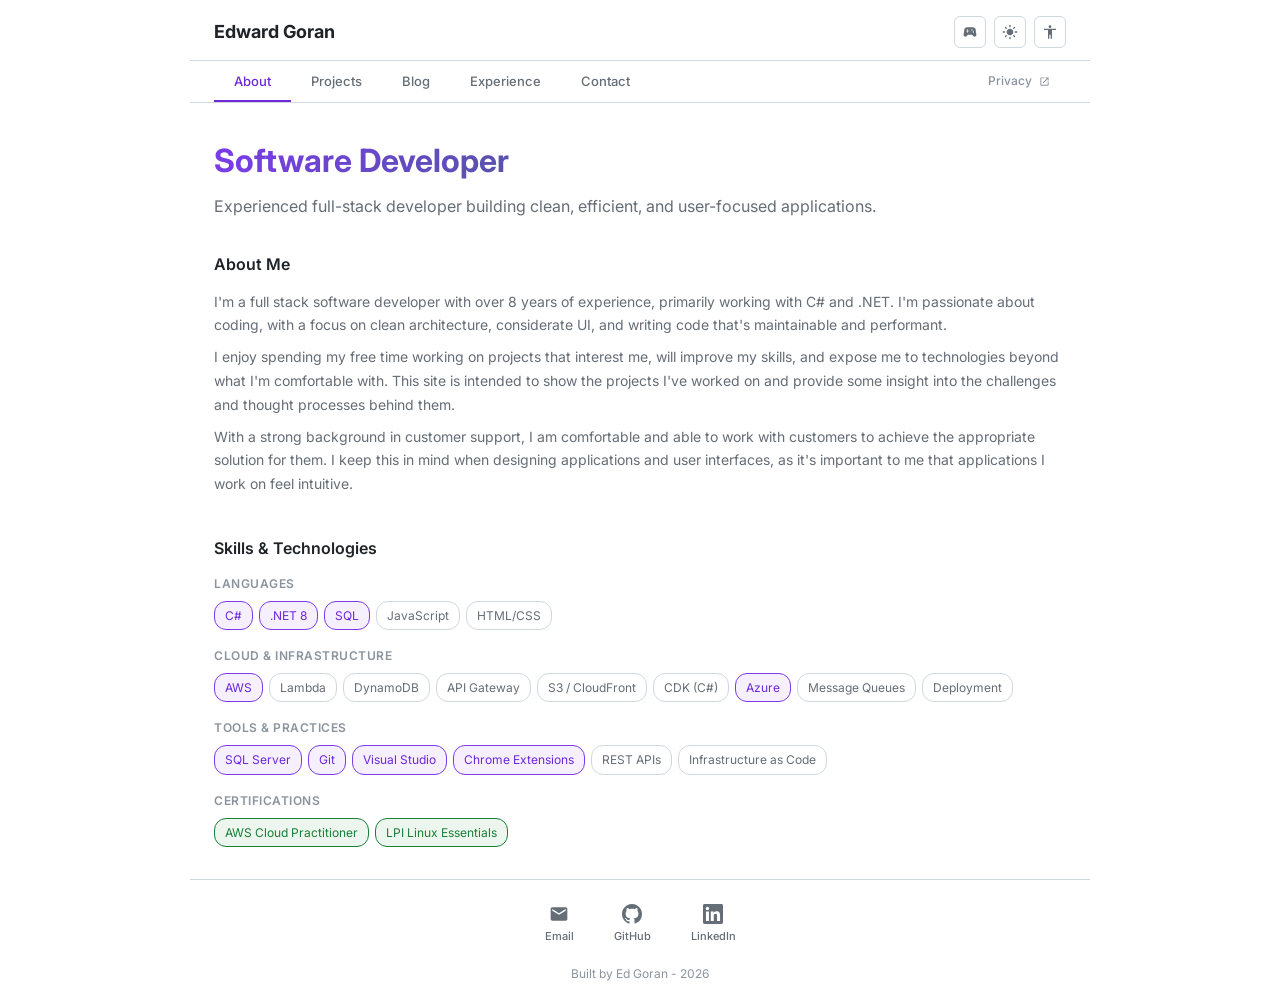
==== commit ea94bd40: "Add blog page" ====
--- a/site/index.html
+++ b/site/index.html
@@ -60,15 +60,16 @@
                     </button>
                 </div>
             </div>
-            <nav class="nav-bar">
-                <button class="nav-tab active" data-tab="about">About</button>
-                <button class="nav-tab" data-tab="projects">Projects</button>
-                <button class="nav-tab" data-tab="experience">Experience</button>
-                <button class="nav-tab" data-tab="contact">Contact</button>                
-                <a href="https://extensions.edgoran.co.uk" target="_blank" rel="noopener" class="nav-external">Privacy
-                    <svg class="external-icon" viewBox="0 0 24 24"><path d="M19 19H5V5h7V3H5a2 2 0 00-2 2v14a2 2 0 002 2h14a2 2 0 002-2v-7h-2v7zM14 3v2h3.59l-9.83 9.83 1.41 1.41L19 6.41V10h2V3h-7z"/></svg>
-                </a>
-            </nav>
+                <nav class="nav-bar">
+                    <button class="nav-tab active" data-tab="about">About</button>
+                    <button class="nav-tab" data-tab="projects">Projects</button>
+                    <button class="nav-tab" data-tab="blog">Blog</button>
+                    <button class="nav-tab" data-tab="experience">Experience</button>
+                    <button class="nav-tab" data-tab="contact">Contact</button>
+                    <a href="https://extensions.edgoran.co.uk" target="_blank" rel="noopener" class="nav-external">Privacy
+                        <svg class="external-icon" viewBox="0 0 24 24"><path d="M19 19H5V5h7V3H5a2 2 0 00-2 2v14a2 2 0 002 2h14a2 2 0 002-2v-7h-2v7zM14 3v2h3.59l-9.83 9.83 1.41 1.41L19 6.41V10h2V3h-7z"/></svg>
+                    </a>
+                </nav>
         </header>
 
         <main class="main">
@@ -435,7 +436,7 @@
             <!-- Games Tab -->
             <section id="tab-games" class="tab-content">
                 <h2 class="page-title">Games</h2>
-                <p class="games-subtitle">Small games because why not? Click to play!</p>
+                <p class="games-subtitle">Welcome to the Ed Games</p>
 
                 <div class="games-selector">
                     <button class="game-select-btn active" data-game="runner">
@@ -449,6 +450,18 @@
                     <button class="game-select-btn" data-game="tictactoe">
                         <span class="game-select-icon">⭕</span>
                         <span class="game-select-name">Ed's & Crosses</span>
+                    </button>
+                    <button class="game-select-btn" data-game="invaders">
+                        <span class="game-select-icon">👾</span>
+                        <span class="game-select-name">Space InvEders</span>
+                    </button>
+                    <button class="game-select-btn" data-game="whackamole">
+                        <span class="game-select-icon">🔨</span>
+                        <span class="game-select-name">Whack-a-Ed</span>
+                    </button>
+                    <button class="game-select-btn" data-game="tetris">
+                        <span class="game-select-icon">🧱</span>
+                        <span class="game-select-name">tEdris</span>
                     </button>
                 </div>
 
@@ -468,7 +481,7 @@
                         </div>
                     </div>
 
-                    <div class="mobile-game-controls" id="mobile-game-controls">
+                    <div class="mobile-game-controls mobile-runner-controls" id="mobile-runner-controls">
                         <button class="mobile-control-btn" id="mobile-duck-btn" aria-label="Duck">
                             <svg viewBox="0 0 24 24"><path d="M7.41 15.41L12 10.83l4.59 4.58L18 14l-6-6-6 6z" transform="rotate(180 12 12)"/></svg>
                             <span>Duck</span>
@@ -477,6 +490,58 @@
                             <svg viewBox="0 0 24 24"><path d="M7.41 15.41L12 10.83l4.59 4.58L18 14l-6-6-6 6z"/></svg>
                             <span>Jump</span>
                         </button>
+                    </div>
+
+                    <div class="mobile-game-controls mobile-invader-controls" id="mobile-invader-controls">
+                        <button class="mobile-control-btn" id="mobile-left-btn" aria-label="Left">
+                            <svg viewBox="0 0 24 24"><path d="M15.41 7.41L14 6l-6 6 6 6 1.41-1.41L10.83 12z"/></svg>
+                            <span>Left</span>
+                        </button>
+                        <button class="mobile-control-btn mobile-jump-btn" id="mobile-fire-btn" aria-label="Fire">
+                            <svg viewBox="0 0 24 24"><path d="M7.41 15.41L12 10.83l4.59 4.58L18 14l-6-6-6 6z"/></svg>
+                            <span>Fire</span>
+                        </button>
+                        <button class="mobile-control-btn" id="mobile-right-btn" aria-label="Right">
+                            <svg viewBox="0 0 24 24"><path d="M10 6L8.59 7.41 13.17 12l-4.58 4.59L10 18l6-6z"/></svg>
+                            <span>Right</span>
+                        </button>
+                    </div>
+
+                    <div class="mobile-game-controls mobile-snake-controls" id="mobile-snake-controls">
+                        <div class="dpad">
+                            <button class="dpad-btn dpad-up" id="mobile-up-btn" aria-label="Up">
+                                <svg viewBox="0 0 24 24"><path d="M7.41 15.41L12 10.83l4.59 4.58L18 14l-6-6-6 6z"/></svg>
+                            </button>
+                            <button class="dpad-btn dpad-left" id="mobile-left2-btn" aria-label="Left">
+                                <svg viewBox="0 0 24 24"><path d="M15.41 7.41L14 6l-6 6 6 6 1.41-1.41L10.83 12z"/></svg>
+                            </button>
+                            <button class="dpad-btn dpad-right" id="mobile-right2-btn" aria-label="Right">
+                                <svg viewBox="0 0 24 24"><path d="M10 6L8.59 7.41 13.17 12l-4.58 4.59L10 18l6-6z"/></svg>
+                            </button>
+                            <button class="dpad-btn dpad-down" id="mobile-down-btn" aria-label="Down">
+                                <svg viewBox="0 0 24 24"><path d="M7.41 15.41L12 10.83l4.59 4.58L18 14l-6-6-6 6z" transform="rotate(180 12 12)"/></svg>
+                            </button>
+                        </div>
+                    </div>
+
+                    <div class="mobile-game-controls mobile-tetris-controls" id="mobile-tetris-controls">
+                        <div class="dpad">
+                            <button class="dpad-btn dpad-up" id="mobile-trotate-btn" aria-label="Rotate">
+                                <svg viewBox="0 0 24 24"><path d="M12.5 8c-2.65 0-5.05.99-6.9 2.6L2 7v9h9l-3.62-3.62c1.39-1.16 3.16-1.88 5.12-1.88 3.54 0 6.55 2.31 7.6 5.5l2.37-.78C21.08 11.03 17.15 8 12.5 8z"/></svg>
+                            </button>
+                            <button class="dpad-btn dpad-left" id="mobile-tleft-btn" aria-label="Left">
+                                <svg viewBox="0 0 24 24"><path d="M15.41 7.41L14 6l-6 6 6 6 1.41-1.41L10.83 12z"/></svg>
+                            </button>
+                            <button class="dpad-btn dpad-center" id="mobile-tdrop-btn" aria-label="Hard Drop">
+                                <svg viewBox="0 0 24 24" width="24" height="24"><path d="M7.41 8.59L12 13.17l4.59-4.58L18 10l-6 6-6-6z"/><path d="M7.41 4.59L12 9.17l4.59-4.58L18 6l-6 6-6-6z" opacity="0.5"/></svg>
+                            </button>
+                            <button class="dpad-btn dpad-right" id="mobile-tright-btn" aria-label="Right">
+                                <svg viewBox="0 0 24 24"><path d="M10 6L8.59 7.41 13.17 12l-4.58 4.59L10 18l6-6z"/></svg>
+                            </button>
+                            <button class="dpad-btn dpad-down" id="mobile-tdown-btn" aria-label="Soft Drop">
+                                <svg viewBox="0 0 24 24"><path d="M7.41 15.41L12 10.83l4.59 4.58L18 14l-6-6-6 6z" transform="rotate(180 12 12)"/></svg>
+                            </button>
+                        </div>
                     </div>
                 </div>
 
@@ -517,6 +582,110 @@
                     </label>
                 </div>
 
+            </section>
+
+            <!-- Blog Tab -->
+            <section id="tab-blog" class="tab-content">
+                <h2 class="page-title">Blog</h2>
+                <p class="about-subtitle">Things I'm learning, exploring, and building.</p>
+
+                <div class="projects-grid">
+
+                    <div class="project-card clickable" data-blog="networking">
+                        <div class="project-header">
+                            <span class="project-icon">🌐</span>
+                            <h3 class="project-name">Networking Fundamentals</h3>
+                        </div>
+                        <p class="project-description">
+                            TCP vs UDP, HTTP/HTTPS, SSH, DNS, and how data moves across the internet.
+                        </p>
+                        <div class="project-tech">
+                            <span class="tech-tag">TCP/UDP</span>
+                            <span class="tech-tag">HTTP/HTTPS</span>
+                            <span class="tech-tag">SSH</span>
+                            <span class="tech-tag">DNS</span>
+                        </div>
+                        <span class="project-dive-hint">Click for deep dive</span>
+                    </div>
+
+                    <div class="project-card clickable" data-blog="linux">
+                        <div class="project-header">
+                            <span class="project-icon">🐧</span>
+                            <h3 class="project-name">Linux Commands</h3>
+                        </div>
+                        <p class="project-description">
+                            Essential Linux commands, file system navigation, permissions, and shell scripting.
+                        </p>
+                        <div class="project-tech">
+                            <span class="tech-tag">Bash</span>
+                            <span class="tech-tag">File System</span>
+                            <span class="tech-tag">Permissions</span>
+                            <span class="tech-tag">Processes</span>
+                        </div>
+                        <span class="project-dive-hint">Click for deep dive</span>
+                    </div>
+
+                    <div class="project-card clickable" data-blog="algorithms">
+                        <div class="project-header">
+                            <span class="project-icon">🧮</span>
+                            <h3 class="project-name">Algorithms & Patterns</h3>
+                        </div>
+                        <p class="project-description">
+                            Common coding patterns and algorithms: sliding window, two pointers, expand from centre, and more.
+                        </p>
+                        <div class="project-tech">
+                            <span class="tech-tag">Sliding Window</span>
+                            <span class="tech-tag">Two Pointers</span>
+                            <span class="tech-tag">Hash Maps</span>
+                            <span class="tech-tag">Binary Search</span>
+                        </div>
+                        <span class="project-dive-hint">Click for deep dive</span>
+                    </div>
+
+                    <div class="project-card clickable" data-blog="datastructures">
+                        <div class="project-header">
+                            <span class="project-icon">🏗️</span>
+                            <h3 class="project-name">Data Structures</h3>
+                        </div>
+                        <p class="project-description">
+                            Arrays, linked lists, stacks, queues, dictionaries, and when to use each.
+                        </p>
+                        <div class="project-tech">
+                            <span class="tech-tag">Linked Lists</span>
+                            <span class="tech-tag">Stacks</span>
+                            <span class="tech-tag">Queues</span>
+                            <span class="tech-tag">Dictionaries</span>
+                        </div>
+                        <span class="project-dive-hint">Click for deep dive</span>
+                    </div>
+
+                    <div class="project-card clickable" data-blog="cloud">
+                        <div class="project-header">
+                            <span class="project-icon">☁️</span>
+                            <h3 class="project-name">Cloud Services (AWS & Azure)</h3>
+                        </div>
+                        <p class="project-description">
+                            Core cloud concepts: networking, security, compute, storage, and how AWS and Azure services compare.
+                        </p>
+                        <div class="project-tech">
+                            <span class="tech-tag">Security Groups</span>
+                            <span class="tech-tag">NACLs</span>
+                            <span class="tech-tag">VPC</span>
+                            <span class="tech-tag">IAM</span>
+                            <span class="tech-tag">Lambda</span>
+                        </div>
+                        <span class="project-dive-hint">Click for deep dive</span>
+                    </div>
+
+                </div>
+            </section>
+
+            <!-- Blog Deep Dive View -->
+            <section id="tab-blog-dive" class="tab-content">
+                <button class="back-button" id="blog-dive-back">← Back to blog</button>
+                <div id="blog-dive-content">
+                    <!-- Content injected by JS -->
+                </div>
             </section>
 
         </main>
@@ -540,9 +709,15 @@
         </footer>
     </div>
 
+    <script src="data/deep-dives.js"></script>
+    <script src="data/blog-dives.js"></script>
     <script src="app.js"></script>
+    <script src="games/game-utils.js"></script>
     <script src="games/runner.js"></script>
     <script src="games/snake.js"></script>
     <script src="games/tictactoe.js"></script>
+    <script src="games/invaders.js"></script>
+    <script src="games/whackamole.js"></script>
+    <script src="games/tetris.js"></script>
 </body>
 </html>
--- a/site/styles.css
+++ b/site/styles.css
@@ -1,11 +1,27 @@
-﻿/* Reset & base */
+﻿/* ============================================================
+   Reset & Base
+   ============================================================ */
 * {
     margin: 0;
     padding: 0;
     box-sizing: border-box;
 }
 
-/* Dark theme (default) */
+html, body {
+    overflow-x: hidden;
+}
+
+body {
+    font-family: "Inter", -apple-system, BlinkMacSystemFont, "Segoe UI", Roboto, sans-serif;
+    background: var(--bg-primary);
+    color: var(--text-primary);
+    min-height: 100vh;
+    line-height: 1.6;
+}
+
+/* ============================================================
+   Theme Variables
+   ============================================================ */
 :root,
 [data-theme="dark"] {
     --bg-primary: #0d1117;
@@ -23,7 +39,6 @@
     --hover-bg: #21262d;
 }
 
-/* Light theme */
 [data-theme="light"] {
     --bg-primary: #ffffff;
     --bg-secondary: #f6f8fa;
@@ -40,7 +55,6 @@
     --hover-bg: #f3f4f6;
 }
 
-/* WCAG accessible - light */
 [data-a11y="true"],
 [data-a11y="true"][data-theme="light"] {
     --bg-primary: #ffffff;
@@ -58,24 +72,25 @@
     --hover-bg: #e8e8e8;
 }
 
-    /* WCAG accessible - dark */
-    [data-a11y="true"][data-theme="dark"] {
-        --bg-primary: #000000;
-        --bg-secondary: #0a0a0a;
-        --bg-card: #111111;
-        --bg-card-hover: #1a1a1a;
-        --text-primary: #ffffff;
-        --text-secondary: #e0e0e0;
-        --text-muted: #bbbbbb;
-        --accent: #6fa3ff;
-        --accent-light: #6fa3ff;
-        --accent-green: #5cff5c;
-        --accent-green-muted: #5cff5c20;
-        --border: #888888;
-        --hover-bg: #1a1a1a;
-    }
-
-/* Light theme overrides */
+[data-a11y="true"][data-theme="dark"] {
+    --bg-primary: #000000;
+    --bg-secondary: #0a0a0a;
+    --bg-card: #111111;
+    --bg-card-hover: #1a1a1a;
+    --text-primary: #ffffff;
+    --text-secondary: #e0e0e0;
+    --text-muted: #bbbbbb;
+    --accent: #6fa3ff;
+    --accent-light: #6fa3ff;
+    --accent-green: #5cff5c;
+    --accent-green-muted: #5cff5c20;
+    --border: #888888;
+    --hover-bg: #1a1a1a;
+}
+
+/* ============================================================
+   Theme-Specific Overrides
+   ============================================================ */
 [data-theme="light"] .about-title,
 [data-theme="light"] .contact-title {
     background: linear-gradient(135deg, var(--accent), var(--accent-green));
@@ -88,9 +103,9 @@
     box-shadow: 0 1px 3px rgba(0, 0, 0, 0.08);
 }
 
-    [data-theme="light"] .project-card.featured {
-        background: rgba(124, 58, 237, 0.03);
-    }
+[data-theme="light"] .project-card.featured {
+    background: rgba(124, 58, 237, 0.03);
+}
 
 [data-theme="light"] .skill-tag.primary {
     background: rgba(124, 58, 237, 0.08);
@@ -100,106 +115,9 @@
     background: rgba(26, 127, 55, 0.08);
 }
 
-/* WCAG overrides */
-[data-a11y="true"] body {
-    font-size: 16px;
-    line-height: 1.8;
-}
-
-[data-a11y="true"] .about-title,
-[data-a11y="true"] .contact-title {
-    background: none;
-    -webkit-background-clip: unset;
-    -webkit-text-fill-color: var(--text-primary);
-    background-clip: unset;
-}
-
-[data-a11y="true"] .about-text,
-[data-a11y="true"] .project-description,
-[data-a11y="true"] .timeline-text,
-[data-a11y="true"] .experience-points li,
-[data-a11y="true"] .deep-dive-summary {
-    font-size: 16px;
-    line-height: 1.8;
-}
-
-[data-a11y="true"] .nav-tab {
-    font-size: 15px;
-    padding: 12px 24px;
-}
-
-@media (max-width: 768px) {
-    [data-a11y="true"] .nav-tab {
-        font-size: 13px;
-        padding: 10px 8px;
-    }
-}
-
-[data-a11y="true"] .skill-tag,
-[data-a11y="true"] .tech-tag {
-    font-size: 14px;
-    padding: 6px 12px;
-}
-
-[data-a11y="true"] .project-card,
-[data-a11y="true"] .certification-card,
-[data-a11y="true"] .contact-card {
-    border-width: 2px;
-}
-
-[data-a11y="true"] .project-name,
-[data-a11y="true"] .experience-role,
-[data-a11y="true"] .timeline-title {
-    font-size: 18px;
-}
-
-[data-a11y="true"] .project-link {
-    text-decoration: underline;
-    font-size: 15px;
-}
-
-[data-a11y="true"] *:focus-visible {
-    outline: 3px solid var(--accent);
-    outline-offset: 2px;
-}
-
-[data-a11y="true"] .nav-tab.active {
-    border-bottom-width: 3px;
-}
-
-[data-a11y="true"] .timeline-marker {
-    width: 16px;
-    height: 16px;
-}
-
-[data-a11y="true"] .experience-icon {
-    width: 44px;
-    height: 44px;
-}
-
-[data-a11y="true"] a {
-    text-decoration: underline;
-}
-
-[data-a11y="true"] .certification-card,
-[data-a11y="true"] .contact-card {
-    text-decoration: none;
-}
-
-    [data-a11y="true"] .certification-card:hover,
-    [data-a11y="true"] .contact-card:hover {
-        text-decoration: underline;
-    }
-
-/* Base styles */
-body {
-    font-family: "Inter", -apple-system, BlinkMacSystemFont, "Segoe UI", Roboto, sans-serif;
-    background: var(--bg-primary);
-    color: var(--text-primary);
-    min-height: 100vh;
-    line-height: 1.6;
-}
-
+/* ============================================================
+   Layout
+   ============================================================ */
 .app {
     max-width: 900px;
     margin: 0 auto;
@@ -208,7 +126,15 @@
     flex-direction: column;
 }
 
-/* Header */
+.main {
+    flex: 1;
+    padding: 32px 24px;
+    overflow-x: hidden;
+}
+
+/* ============================================================
+   Header & Navigation
+   ============================================================ */
 .header {
     position: sticky;
     top: 0;
@@ -237,66 +163,6 @@
     gap: 8px;
 }
 
-/* Theme toggle */
-.theme-toggle,
-.a11y-toggle {
-    display: flex;
-    align-items: center;
-    justify-content: center;
-    width: 32px;
-    height: 32px;
-    background: none;
-    border: 1px solid var(--border);
-    border-radius: 6px;
-    cursor: pointer;
-    transition: background 0.15s ease, border-color 0.15s ease;
-}
-
-    .theme-toggle:hover,
-    .a11y-toggle:hover {
-        background: var(--hover-bg);
-        border-color: var(--accent);
-    }
-
-.theme-icon,
-.a11y-icon {
-    width: 16px;
-    height: 16px;
-    fill: var(--text-secondary);
-    transition: fill 0.15s ease;
-}
-
-.theme-toggle:hover .theme-icon,
-.a11y-toggle:hover .a11y-icon {
-    fill: var(--text-primary);
-}
-
-.theme-icon.moon {
-    display: block;
-}
-
-.theme-icon.sun {
-    display: none;
-}
-
-[data-theme="light"] .theme-icon.moon {
-    display: none;
-}
-
-[data-theme="light"] .theme-icon.sun {
-    display: block;
-}
-
-.a11y-toggle.active {
-    border-color: var(--accent-green);
-    background: var(--accent-green-muted);
-}
-
-    .a11y-toggle.active .a11y-icon {
-        fill: var(--accent-green);
-    }
-
-/* Navigation */
 .nav-bar {
     display: flex;
     padding: 0 24px;
@@ -316,44 +182,154 @@
     transition: all 0.15s ease;
 }
 
-    .nav-tab:hover {
-        color: var(--text-primary);
-    }
-
-    .nav-tab.active {
-        color: var(--accent-light);
-        border-bottom-color: var(--accent-light);
-    }
-
-/* Main */
-.main {
-    flex: 1;
-    padding: 32px 24px;
-}
-
-/* Tab content */
+.nav-tab:hover {
+    color: var(--text-primary);
+}
+
+.nav-tab.active {
+    color: var(--accent-light);
+    border-bottom-color: var(--accent-light);
+}
+
+.nav-external {
+    margin-left: auto;
+    padding: 10px 16px;
+    font-size: 12px;
+    font-weight: 500;
+    font-family: inherit;
+    color: var(--text-muted);
+    text-decoration: none;
+    border-bottom: 2px solid transparent;
+    transition: color 0.15s ease;
+}
+
+.nav-external:hover {
+    color: var(--accent-light);
+}
+
+.external-icon {
+    width: 11px;
+    height: 11px;
+    fill: var(--text-muted);
+    margin-left: 4px;
+    vertical-align: middle;
+    transition: fill 0.15s ease;
+}
+
+.nav-external:hover .external-icon {
+    fill: var(--accent-light);
+}
+
+/* ============================================================
+   Header Buttons (Theme, A11y, Games)
+   ============================================================ */
+.theme-toggle,
+.a11y-toggle,
+.games-toggle {
+    display: flex;
+    align-items: center;
+    justify-content: center;
+    width: 32px;
+    height: 32px;
+    background: none;
+    border: 1px solid var(--border);
+    border-radius: 6px;
+    cursor: pointer;
+    transition: background 0.15s ease, border-color 0.15s ease;
+}
+
+.theme-toggle:hover,
+.a11y-toggle:hover,
+.games-toggle:hover {
+    background: var(--hover-bg);
+    border-color: var(--accent);
+}
+
+.theme-icon,
+.a11y-icon,
+.games-icon {
+    width: 16px;
+    height: 16px;
+    fill: var(--text-secondary);
+    transition: fill 0.15s ease;
+}
+
+.theme-toggle:hover .theme-icon,
+.a11y-toggle:hover .a11y-icon,
+.games-toggle:hover .games-icon {
+    fill: var(--text-primary);
+}
+
+.theme-icon.moon { display: block; }
+.theme-icon.sun { display: none; }
+[data-theme="light"] .theme-icon.moon { display: none; }
+[data-theme="light"] .theme-icon.sun { display: block; }
+
+.a11y-toggle.active {
+    border-color: var(--accent-green);
+    background: var(--accent-green-muted);
+}
+
+.a11y-toggle.active .a11y-icon {
+    fill: var(--accent-green);
+}
+
+/* ============================================================
+   Games Toggle - Rainbow Active State
+   ============================================================ */
+@keyframes rainbowBorderShift {
+    0% { background-position: 0% 50%, 0% 50%; }
+    100% { background-position: 0% 50%, 200% 50%; }
+}
+
+.games-toggle.active {
+    border-color: transparent;
+    background: linear-gradient(var(--bg-primary), var(--bg-primary)) padding-box,
+                linear-gradient(90deg, #ff6b6b, #feca57, #48dbfb, #ff9ff3, #54a0ff, #ff6b6b) border-box;
+    background-size: 100% 100%, 200% 100%;
+    animation: rainbowBorderShift 4s linear infinite;
+}
+
+.games-toggle.active .games-icon {
+    fill: url(#rainbow-gradient);
+}
+
+[data-a11y="true"] .games-toggle.active {
+    border-color: var(--accent);
+    background: var(--hover-bg);
+    animation: none;
+}
+
+[data-a11y="true"] .games-toggle.active .games-icon {
+    fill: var(--accent);
+}
+
+/* ============================================================
+   Tab Content
+   ============================================================ */
 .tab-content {
     display: none;
     animation: fadeIn 0.2s ease;
 }
 
-    .tab-content.active {
-        display: block;
-    }
+.tab-content.active {
+    display: block;
+}
 
 @keyframes fadeIn {
-    from {
-        opacity: 0;
-        transform: translateY(4px);
-    }
-
-    to {
-        opacity: 1;
-        transform: translateY(0);
-    }
-}
-
-/* About section */
+    from { opacity: 0; transform: translateY(4px); }
+    to { opacity: 1; transform: translateY(0); }
+}
+
+.page-title {
+    font-size: 24px;
+    font-weight: 700;
+    margin-bottom: 24px;
+}
+
+/* ============================================================
+   About Section
+   ============================================================ */
 .about-hero {
     margin-bottom: 32px;
 }
@@ -393,7 +369,9 @@
     margin-bottom: 8px;
 }
 
-/* Skills */
+/* ============================================================
+   Skills
+   ============================================================ */
 .skills-grid {
     display: flex;
     flex-direction: column;
@@ -424,26 +402,21 @@
     color: var(--text-secondary);
 }
 
-    .skill-tag.primary {
-        border-color: var(--accent);
-        color: var(--accent-light);
-        background: rgba(155, 114, 207, 0.1);
-    }
-
-    .skill-tag.cert {
-        border-color: var(--accent-green);
-        color: var(--accent-green);
-        background: var(--accent-green-muted);
-    }
-
-/* Page title */
-.page-title {
-    font-size: 24px;
-    font-weight: 700;
-    margin-bottom: 24px;
-}
-
-/* Projects */
+.skill-tag.primary {
+    border-color: var(--accent);
+    color: var(--accent-light);
+    background: rgba(155, 114, 207, 0.1);
+}
+
+.skill-tag.cert {
+    border-color: var(--accent-green);
+    color: var(--accent-green);
+    background: var(--accent-green-muted);
+}
+
+/* ============================================================
+   Projects
+   ============================================================ */
 .projects-grid {
     display: flex;
     flex-direction: column;
@@ -458,23 +431,23 @@
     transition: border-color 0.15s ease;
 }
 
-    .project-card:hover {
-        border-color: var(--accent);
-    }
-
-    .project-card.featured {
-        border-color: var(--accent);
-        background: rgba(155, 114, 207, 0.03);
-    }
-
-    .project-card.clickable {
-        cursor: pointer;
-        transition: border-color 0.15s ease, transform 0.15s ease;
-    }
-
-        .project-card.clickable:hover {
-            transform: translateY(-2px);
-        }
+.project-card:hover {
+    border-color: var(--accent);
+}
+
+.project-card.featured {
+    border-color: var(--accent);
+    background: rgba(155, 114, 207, 0.03);
+}
+
+.project-card.clickable {
+    cursor: pointer;
+    transition: border-color 0.15s ease, transform 0.15s ease;
+}
+
+.project-card.clickable:hover {
+    transform: translateY(-2px);
+}
 
 .project-header {
     display: flex;
@@ -527,9 +500,9 @@
     transition: opacity 0.15s ease;
 }
 
-    .project-link:hover {
-        opacity: 0.8;
-    }
+.project-link:hover {
+    opacity: 0.8;
+}
 
 .project-dive-hint {
     display: block;
@@ -544,7 +517,9 @@
     color: var(--accent-light);
 }
 
-/* Back button */
+/* ============================================================
+   Deep Dive
+   ============================================================ */
 .back-button {
     background: none;
     border: none;
@@ -557,11 +532,10 @@
     transition: opacity 0.15s ease;
 }
 
-    .back-button:hover {
-        opacity: 0.8;
-    }
-
-/* Deep dive */
+.back-button:hover {
+    opacity: 0.8;
+}
+
 .deep-dive-hero {
     padding: 24px;
     background: var(--bg-card);
@@ -592,7 +566,9 @@
     line-height: 1.6;
 }
 
-/* Timeline */
+/* ============================================================
+   Timeline
+   ============================================================ */
 .timeline {
     display: flex;
     flex-direction: column;
@@ -615,15 +591,15 @@
     position: relative;
 }
 
-    .timeline-marker::after {
-        content: "";
-        position: absolute;
-        left: 5px;
-        top: 12px;
-        width: 2px;
-        height: calc(100% + 12px);
-        background: var(--border);
-    }
+.timeline-marker::after {
+    content: "";
+    position: absolute;
+    left: 5px;
+    top: 12px;
+    width: 2px;
+    height: calc(100% + 12px);
+    background: var(--border);
+}
 
 .timeline-entry:last-child .timeline-marker::after {
     display: none;
@@ -650,7 +626,9 @@
     line-height: 1.6;
 }
 
-/* Experience */
+/* ============================================================
+   Experience
+   ============================================================ */
 .experience-section {
     margin-bottom: 40px;
 }
@@ -690,22 +668,6 @@
     padding: 4px;
 }
 
-.experience-icon-placeholder {
-    width: 36px;
-    height: 36px;
-    border-radius: 8px;
-    border: 1px solid var(--border);
-    flex-shrink: 0;
-    margin-top: 2px;
-    background: var(--bg-secondary);
-    display: flex;
-    align-items: center;
-    justify-content: center;
-    font-size: 12px;
-    font-weight: 700;
-    color: var(--text-muted);
-}
-
 .experience-content {
     flex: 1;
 }
@@ -741,25 +703,25 @@
     margin-bottom: 12px;
 }
 
-    .experience-points li {
-        font-size: 13px;
-        color: var(--text-secondary);
-        line-height: 1.6;
-        padding-left: 16px;
-        position: relative;
-        margin-bottom: 4px;
-    }
-
-        .experience-points li::before {
-            content: "";
-            position: absolute;
-            left: 0;
-            top: 9px;
-            width: 6px;
-            height: 6px;
-            border-radius: 50%;
-            background: var(--border);
-        }
+.experience-points li {
+    font-size: 13px;
+    color: var(--text-secondary);
+    line-height: 1.6;
+    padding-left: 16px;
+    position: relative;
+    margin-bottom: 4px;
+}
+
+.experience-points li::before {
+    content: "";
+    position: absolute;
+    left: 0;
+    top: 9px;
+    width: 6px;
+    height: 6px;
+    border-radius: 50%;
+    background: var(--border);
+}
 
 .experience-tech-used {
     display: flex;
@@ -767,7 +729,9 @@
     gap: 4px;
 }
 
-/* Certifications */
+/* ============================================================
+   Certifications
+   ============================================================ */
 .certifications-grid {
     display: flex;
     flex-wrap: wrap;
@@ -787,14 +751,14 @@
     transition: border-color 0.15s ease, transform 0.15s ease;
 }
 
-    .certification-card:hover {
-        border-color: var(--accent);
-        transform: translateY(-2px);
-    }
-
-        .certification-card:hover .certification-name {
-            color: var(--accent-light);
-        }
+.certification-card:hover {
+    border-color: var(--accent);
+    transform: translateY(-2px);
+}
+
+.certification-card:hover .certification-name {
+    color: var(--accent-light);
+}
 
 .certification-badge-icon {
     width: 48px;
@@ -818,7 +782,9 @@
     color: var(--text-muted);
 }
 
-/* Contact page */
+/* ============================================================
+   Contact
+   ============================================================ */
 .contact-page {
     display: flex;
     flex-direction: column;
@@ -863,11 +829,11 @@
     transition: border-color 0.2s ease, transform 0.2s ease, background 0.2s ease;
 }
 
-    .contact-card:hover {
-        border-color: var(--accent);
-        transform: translateY(-2px);
-        background: var(--hover-bg);
-    }
+.contact-card:hover {
+    border-color: var(--accent);
+    transform: translateY(-2px);
+    background: var(--hover-bg);
+}
 
 .contact-card-icon {
     width: 24px;
@@ -901,14 +867,14 @@
     transition: background 0.15s ease, border-color 0.15s ease;
 }
 
-    .copy-button:hover {
-        background: var(--hover-bg);
-        border-color: var(--accent);
-    }
-
-    .copy-button.copied {
-        border-color: var(--accent-green);
-    }
+.copy-button:hover {
+    background: var(--hover-bg);
+    border-color: var(--accent);
+}
+
+.copy-button.copied {
+    border-color: var(--accent-green);
+}
 
 .copy-icon {
     width: 16px;
@@ -925,258 +891,31 @@
     fill: var(--accent-green);
 }
 
-/* Footer */
-.footer {
-    padding: 16px 24px;
-    border-top: 1px solid var(--border);
-    text-align: center;
-    display: flex;
-    flex-direction: column;
-    align-items: center;
-    gap: 10px;
-}
-
-.footer-links {
-    display: flex;
-    gap: 16px;
-}
-
-.footer-link {
-    display: flex;
-    flex-direction: column;
-    align-items: center;
-    gap: 4px;
-    padding: 8px 12px;
-    border-radius: 6px;
-    text-decoration: none;
-    color: var(--text-secondary);
-    font-size: 11px;
-    font-weight: 500;
-    transition: background 0.15s ease, color 0.15s ease;
-}
-
-    .footer-link:hover {
-        background: var(--hover-bg);
-        color: var(--accent-light);
-    }
-
-.footer-icon {
-    width: 20px;
-    height: 20px;
-    fill: var(--text-secondary);
-    transition: fill 0.15s ease;
-}
-
-.footer-link:hover .footer-icon {
-    fill: var(--accent-light);
-}
-
-.footer p {
-    font-size: 12px;
-    color: var(--text-muted);
-}
-
-/* Utility */
-.hidden {
-    display: none;
-}
-
-/* Responsive */
-@media (max-width: 768px) {
-  .header-top {
-    flex-wrap: wrap;
-    gap: 8px;
-  }
-
-  .nav-bar {
-    padding: 0 16px;
-    flex-wrap: wrap;
-  }
-
-  .nav-tab {
-    flex: 1;
-    text-align: center;
-    padding: 8px 4px;
-    font-size: 12px;
-    min-width: 0;
-  }
-
-  .nav-external {
-    margin-left: 0;
-    flex-basis: 100%;
-    text-align: center;
-    padding: 6px 16px;
-    font-size: 11px;
-    border-top: 1px solid var(--border);
-    border-bottom: none;
-  }
-
-    .about-title {
-        font-size: 24px;
-    }
-
-    .contact-page {
-        padding: 40px 16px;
-    }
-
-    .contact-title {
-        font-size: 22px;
-    }
-
-    .contact-card {
-        padding: 14px 16px;
-    }
-
-    .contact-card-value {
-        font-size: 11px;
-    }
-
-    .experience-header {
-        flex-direction: column;
-        gap: 2px;
-    }
-
-    .contact-card-label {
-        display: none;
-    }
-}
-
-@media (prefers-reduced-motion: reduce) {
-    * {
-        animation: none !important;
-        transition-duration: 0.01ms !important;
-    }
-}
-
-@media print {
-    .header,
-    .footer,
-    .back-button,
-    .theme-toggle,
-    .a11y-toggle,
-    .project-dive-hint,
-    .copy-button {
-        display: none !important;
-    }
-
-    .app {
-        max-width: 100%;
-    }
-
-    /* Only show the active tab when printing */
-    .tab-content {
-        display: none !important;
-    }
-
-        .tab-content.active {
-            display: block !important;
-        }
-
-    .project-card,
-    .contact-card,
-    .certification-card,
-    .experience-item,
-    .timeline-entry {
-        break-inside: avoid;
-    }
-
-    body {
-        background: white;
-        color: black;
-        font-size: 12pt;
-    }
-
-    .main {
-        padding: 0;
-    }
-
-    .about-title,
-    .contact-title {
-        background: none;
-        -webkit-text-fill-color: black;
-    }
-
-    .skill-tag,
-    .tech-tag {
-        border-color: #ccc;
-        color: black;
-    }
-
-        .skill-tag.primary {
-            border-color: #666;
-        }
-
-    .project-card,
-    .contact-card,
-    .certification-card,
-    .deep-dive-hero {
-        border-color: #ccc;
-        box-shadow: none;
-    }
-
-    .timeline-marker {
-        background: #666;
-        print-color-adjust: exact;
-        -webkit-print-color-adjust: exact;
-    }
-
-        .timeline-marker.challenge {
-            background: #333;
-            print-color-adjust: exact;
-            -webkit-print-color-adjust: exact;
-        }
-
-    .contact-card-icon,
-    .footer-icon {
-        fill: black;
-    }
-
-    /* Print header */
-    .app::before {
-        content: "portfolio.edgoran.co.uk";
-        display: block;
-        text-align: right;
-        font-size: 9pt;
-        color: #0000cc;
-        text-decoration: underline;
-        padding-bottom: 8px;
-        margin-bottom: 16px;
-        border-bottom: 1px solid #eee;
-    }
-}
-
-.nav-external {
-  margin-left: auto;
-  padding: 10px 16px;
-  font-size: 12px;
-  font-weight: 500;
-  font-family: inherit;
-  color: var(--text-muted);
-  text-decoration: none;
-  border-bottom: 2px solid transparent;
-  transition: color 0.15s ease;
-}
-
-.nav-external:hover {
-  color: var(--accent-light);
-}
-
-.external-icon {
-  width: 11px;
-  height: 11px;
-  fill: var(--text-muted);
-  margin-left: 4px;
-  vertical-align: middle;
-  transition: fill 0.15s ease;
-}
-
-.nav-external:hover .external-icon {
-  fill: var(--accent-light);
-}
-
 /* ============================================================
    Games Section
    ============================================================ */
+@keyframes rainbowShift {
+    0% { background-position: 0% 50%; }
+    100% { background-position: 200% 50%; }
+}
+
+#tab-games .page-title {
+    background: linear-gradient(90deg, #ff6b6b, #feca57, #48dbfb, #ff9ff3, #54a0ff, #ff6b6b);
+    background-size: 200% 100%;
+    -webkit-background-clip: text;
+    -webkit-text-fill-color: transparent;
+    background-clip: text;
+    animation: rainbowShift 4s linear infinite;
+}
+
+[data-a11y="true"] #tab-games .page-title {
+    background: none;
+    -webkit-background-clip: unset;
+    -webkit-text-fill-color: var(--text-primary);
+    background-clip: unset;
+    animation: none;
+}
+
 .games-subtitle {
     font-size: 14px;
     color: var(--text-secondary);
@@ -1186,24 +925,33 @@
 
 .games-selector {
     display: flex;
-    gap: 8px;
-    margin-bottom: 20px;
-    flex-wrap: wrap;
+    gap: 6px;
+    margin-bottom: 16px;
+    overflow-x: auto;
+    scrollbar-width: none;
+    -ms-overflow-style: none;
+    padding-bottom: 4px;
+}
+
+.games-selector::-webkit-scrollbar {
+    display: none;
 }
 
 .game-select-btn {
     display: flex;
     align-items: center;
-    gap: 8px;
-    padding: 10px 16px;
+    gap: 6px;
+    padding: 8px 12px;
     background: var(--bg-card);
     border: 1px solid var(--border);
     border-radius: 8px;
     color: var(--text-secondary);
     font-family: inherit;
-    font-size: 13px;
+    font-size: 12px;
     font-weight: 500;
     cursor: pointer;
+    white-space: nowrap;
+    flex-shrink: 0;
     transition: all 0.15s ease;
 }
 
@@ -1219,7 +967,31 @@
 }
 
 .game-select-icon {
-    font-size: 18px;
+    font-size: 16px;
+}
+
+@media (max-width: 768px) {
+    .games-selector {
+        gap: 4px;
+    }
+
+   .game-select-btn {
+        padding: 6px 10px;
+        font-size: 11px;
+        gap: 4px;
+    }
+
+    .game-select-icon {
+        font-size: 14px;
+    }
+
+    .game-select-name {
+        display: none;
+    }
+
+    .game-select-btn.active .game-select-name {
+        display: inline;
+    }
 }
 
 .game-container {
@@ -1238,16 +1010,38 @@
     overflow: hidden;
 }
 
+.game-wrapper.tall {
+    aspect-ratio: 3 / 2;
+    max-height: 400px;
+}
+
 .game-wrapper.square {
     aspect-ratio: 1 / 1;
     max-height: 450px;
     max-width: 450px;
 }
 
+.game-wrapper.square-small {
+    aspect-ratio: 1 / 1;
+    max-height: 400px;
+    max-width: 400px;
+}
+
+.game-wrapper.tetris {
+    aspect-ratio: 1 / 2;
+    max-height: 500px;
+    max-width: 280px;
+}
+
 #game-canvas {
     width: 100%;
     height: 100%;
     display: block;
+}
+
+#game-canvas:focus,
+#game-canvas:focus-visible {
+    outline: none;
 }
 
 .game-overlay {
@@ -1285,6 +1079,10 @@
     font-size: 13px;
     color: var(--text-secondary);
     margin-bottom: 16px;
+}
+
+.game-overlay.game-over .game-overlay-title {
+    color: var(--accent-light);
 }
 
 .game-start-btn {
@@ -1351,120 +1149,7 @@
     color: var(--text-secondary);
 }
 
-/* Game over state */
-.game-overlay.game-over .game-overlay-title {
-    color: var(--accent-light);
-}
-
-@media (max-width: 768px) {
-    .game-wrapper {
-        aspect-ratio: 2.5 / 1;
-    }
-
-    .game-controls-info {
-        gap: 16px;
-    }
-}
-
-/* Games tab - animated rainbow effect */
-@keyframes rainbowShift {
-    0% { background-position: 0% 50%; }
-    100% { background-position: 200% 50%; }
-}
-
-@keyframes rainbowBorder {
-    0% { border-image-source: linear-gradient(90deg, #ff6b6b, #feca57, #48dbfb, #ff9ff3, #54a0ff, #ff6b6b); }
-    16% { border-image-source: linear-gradient(90deg, #feca57, #48dbfb, #ff9ff3, #54a0ff, #ff6b6b, #feca57); }
-    33% { border-image-source: linear-gradient(90deg, #48dbfb, #ff9ff3, #54a0ff, #ff6b6b, #feca57, #48dbfb); }
-    50% { border-image-source: linear-gradient(90deg, #ff9ff3, #54a0ff, #ff6b6b, #feca57, #48dbfb, #ff9ff3); }
-    66% { border-image-source: linear-gradient(90deg, #54a0ff, #ff6b6b, #feca57, #48dbfb, #ff9ff3, #54a0ff); }
-    83% { border-image-source: linear-gradient(90deg, #ff6b6b, #feca57, #48dbfb, #ff9ff3, #54a0ff, #ff6b6b); }
-    100% { border-image-source: linear-gradient(90deg, #ff6b6b, #feca57, #48dbfb, #ff9ff3, #54a0ff, #ff6b6b); }
-}
-
-/* Games toggle button */
-.games-toggle {
-    display: flex;
-    align-items: center;
-    justify-content: center;
-    width: 32px;
-    height: 32px;
-    background: none;
-    border: 1px solid var(--border);
-    border-radius: 6px;
-    cursor: pointer;
-    transition: background 0.15s ease, border-color 0.15s ease;
-}
-
-.games-toggle:hover {
-    background: var(--hover-bg);
-    border-color: var(--accent);
-}
-
-.games-icon {
-    width: 16px;
-    height: 16px;
-    fill: var(--text-secondary);
-    transition: fill 0.15s ease;
-}
-
-.games-toggle:hover .games-icon {
-    fill: var(--text-primary);
-}
-
-/* Rainbow state when games tab is active */
-.games-toggle.active {
-    border-color: transparent;
-    background: linear-gradient(var(--bg-primary), var(--bg-primary)) padding-box,
-                linear-gradient(90deg, #ff6b6b, #feca57, #48dbfb, #ff9ff3, #54a0ff, #ff6b6b) border-box;
-    background-size: 100% 100%, 200% 100%;
-    animation: rainbowBorderShift 4s linear infinite;
-}
-
-.games-toggle.active .games-icon {
-    fill: url(#rainbow-gradient);
-}
-
-@keyframes rainbowBorderShift {
-    0% { background-position: 0% 50%, 0% 50%; }
-    100% { background-position: 0% 50%, 200% 50%; }
-}
-
-/* A11y override */
-[data-a11y="true"] .games-toggle.active {
-    border-color: var(--accent);
-    background: var(--hover-bg);
-    animation: none;
-}
-
-[data-a11y="true"] .games-toggle.active .games-icon {
-    fill: var(--accent);
-}
-
-/* Games page title - rainbow */
-#tab-games .page-title {
-    background: linear-gradient(90deg, #ff6b6b, #feca57, #48dbfb, #ff9ff3, #54a0ff, #ff6b6b);
-    background-size: 200% 100%;
-    -webkit-background-clip: text;
-    -webkit-text-fill-color: transparent;
-    background-clip: text;
-    animation: rainbowShift 4s linear infinite;
-}
-
-[data-a11y="true"] #tab-games .page-title {
-    background: none;
-    -webkit-background-clip: unset;
-    -webkit-text-fill-color: var(--text-primary);
-    background-clip: unset;
-    animation: none;
-}
-
-#game-canvas:focus,
-#game-canvas:focus-visible {
-    outline: none;
-}
-
-/* Game options */
+/* Game Options */
 .game-options {
     margin-top: 16px;
     display: flex;
@@ -1521,13 +1206,7 @@
     user-select: none;
 }
 
-.game-wrapper.square-small {
-    aspect-ratio: 1 / 1;
-    max-height: 400px;
-    max-width: 400px;
-}
-
-/* Mobile game controls */
+/* Mobile Game Controls */
 .mobile-game-controls {
     display: none;
     gap: 12px;
@@ -1575,9 +1254,664 @@
     width: 120px;
 }
 
-/* Show on touch devices */
+/* ============================================================
+   Footer
+   ============================================================ */
+.footer {
+    padding: 16px 24px;
+    border-top: 1px solid var(--border);
+    text-align: center;
+    display: flex;
+    flex-direction: column;
+    align-items: center;
+    gap: 10px;
+}
+
+.footer-links {
+    display: flex;
+    gap: 16px;
+}
+
+.footer-link {
+    display: flex;
+    flex-direction: column;
+    align-items: center;
+    gap: 4px;
+    padding: 8px 12px;
+    border-radius: 6px;
+    text-decoration: none;
+    color: var(--text-secondary);
+    font-size: 11px;
+    font-weight: 500;
+    transition: background 0.15s ease, color 0.15s ease;
+}
+
+.footer-link:hover {
+    background: var(--hover-bg);
+    color: var(--accent-light);
+}
+
+.footer-icon {
+    width: 20px;
+    height: 20px;
+    fill: var(--text-secondary);
+    transition: fill 0.15s ease;
+}
+
+.footer-link:hover .footer-icon {
+    fill: var(--accent-light);
+}
+
+.footer p {
+    font-size: 12px;
+    color: var(--text-muted);
+}
+
+/* ============================================================
+   Accessibility Overrides
+   ============================================================ */
+[data-a11y="true"] body {
+    font-size: 16px;
+    line-height: 1.8;
+}
+
+[data-a11y="true"] .about-title,
+[data-a11y="true"] .contact-title {
+    background: none;
+    -webkit-background-clip: unset;
+    -webkit-text-fill-color: var(--text-primary);
+    background-clip: unset;
+}
+
+[data-a11y="true"] .about-text,
+[data-a11y="true"] .project-description,
+[data-a11y="true"] .timeline-text,
+[data-a11y="true"] .experience-points li,
+[data-a11y="true"] .deep-dive-summary {
+    font-size: 16px;
+    line-height: 1.8;
+}
+
+[data-a11y="true"] .nav-tab {
+    font-size: 15px;
+    padding: 12px 24px;
+}
+
+[data-a11y="true"] .skill-tag,
+[data-a11y="true"] .tech-tag {
+    font-size: 14px;
+    padding: 6px 12px;
+}
+
+[data-a11y="true"] .project-card,
+[data-a11y="true"] .certification-card,
+[data-a11y="true"] .contact-card {
+    border-width: 2px;
+}
+
+[data-a11y="true"] .project-name,
+[data-a11y="true"] .experience-role,
+[data-a11y="true"] .timeline-title {
+    font-size: 18px;
+}
+
+[data-a11y="true"] .project-link {
+    text-decoration: underline;
+    font-size: 15px;
+}
+
+[data-a11y="true"] *:focus-visible {
+    outline: 3px solid var(--accent);
+    outline-offset: 2px;
+}
+
+[data-a11y="true"] .nav-tab.active {
+    border-bottom-width: 3px;
+}
+
+[data-a11y="true"] .timeline-marker {
+    width: 16px;
+    height: 16px;
+}
+
+[data-a11y="true"] .experience-icon {
+    width: 44px;
+    height: 44px;
+}
+
+[data-a11y="true"] a {
+    text-decoration: underline;
+}
+
+[data-a11y="true"] .certification-card,
+[data-a11y="true"] .contact-card {
+    text-decoration: none;
+}
+
+[data-a11y="true"] .certification-card:hover,
+[data-a11y="true"] .contact-card:hover {
+    text-decoration: underline;
+}
+
+/* ============================================================
+   Responsive
+   ============================================================ */
+@media (max-width: 768px) {
+    .header-top {
+        flex-wrap: wrap;
+        gap: 8px;
+    }
+
+    .nav-bar {
+        padding: 0 16px;
+        flex-wrap: wrap;
+    }
+
+    .nav-tab {
+        flex: 1;
+        text-align: center;
+        padding: 8px 4px;
+        font-size: 12px;
+        min-width: 0;
+    }
+
+    .nav-external {
+        margin-left: 0;
+        flex-basis: 100%;
+        text-align: center;
+        padding: 6px 16px;
+        font-size: 11px;
+        border-top: 1px solid var(--border);
+        border-bottom: none;
+    }
+
+    .about-title {
+        font-size: 24px;
+    }
+
+    .contact-page {
+        padding: 40px 16px;
+    }
+
+    .contact-title {
+        font-size: 22px;
+    }
+
+    .contact-card {
+        padding: 14px 16px;
+    }
+
+    .contact-card-value {
+        font-size: 11px;
+    }
+
+    .experience-header {
+        flex-direction: column;
+        gap: 2px;
+    }
+
+    .contact-card-label {
+        display: none;
+    }
+
+    .game-wrapper {
+        aspect-ratio: 2 / 1;
+        max-height: 200px;
+        max-width: 100%;
+    }
+
+    .game-wrapper.tall {
+        aspect-ratio: 2 / 3;
+        max-height: 70vh;
+        max-width: 100%;
+    }
+
+    .game-wrapper.square {
+        max-width: 100%;
+    }
+
+    .game-wrapper.square-small {
+        max-width: 100%;
+    }
+
+    .game-wrapper.tetris {
+        aspect-ratio: auto;
+        max-height: none;
+        max-width: none;
+        width: 100%;
+        height: 55vh;
+    }
+
+    .game-controls-info {
+        gap: 16px;
+    }
+
+    [data-a11y="true"] .nav-tab {
+        font-size: 13px;
+        padding: 10px 8px;
+    }
+}
+
 @media (hover: none) and (pointer: coarse) {
     .mobile-game-controls.visible {
         display: flex;
     }
+
+    .mobile-tetris-controls.visible {
+        display: flex;
+    }
+}
+
+@media (prefers-reduced-motion: reduce) {
+    * {
+        animation: none !important;
+        transition-duration: 0.01ms !important;
+    }
+}
+
+/* ============================================================
+   Print
+   ============================================================ */
+@media print {
+    .header,
+    .footer,
+    .back-button,
+    .theme-toggle,
+    .a11y-toggle,
+    .games-toggle,
+    .project-dive-hint,
+    .copy-button {
+        display: none !important;
+    }
+
+    .app {
+        max-width: 100%;
+    }
+
+    .tab-content {
+        display: none !important;
+    }
+
+    .tab-content.active {
+        display: block !important;
+    }
+
+    .project-card,
+    .contact-card,
+    .certification-card,
+    .experience-item,
+    .timeline-entry {
+        break-inside: avoid;
+    }
+
+    body {
+        background: white;
+        color: black;
+        font-size: 12pt;
+    }
+
+    .main {
+        padding: 0;
+    }
+
+    .about-title,
+    .contact-title {
+        background: none;
+        -webkit-text-fill-color: black;
+    }
+
+    .skill-tag,
+    .tech-tag {
+        border-color: #ccc;
+        color: black;
+    }
+
+    .skill-tag.primary {
+        border-color: #666;
+    }
+
+    .project-card,
+    .contact-card,
+    .certification-card,
+    .deep-dive-hero {
+        border-color: #ccc;
+        box-shadow: none;
+    }
+
+    .timeline-marker {
+        background: #666;
+        print-color-adjust: exact;
+        -webkit-print-color-adjust: exact;
+    }
+
+    .timeline-marker.challenge {
+        background: #333;
+        print-color-adjust: exact;
+        -webkit-print-color-adjust: exact;
+    }
+
+    .contact-card-icon,
+    .footer-icon {
+        fill: black;
+    }
+
+    .app::before {
+        content: "portfolio.edgoran.co.uk";
+        display: block;
+        text-align: right;
+        font-size: 9pt;
+        color: #0000cc;
+        text-decoration: underline;
+        padding-bottom: 8px;
+        margin-bottom: 16px;
+        border-bottom: 1px solid #eee;
+    }
+}
+
+.mobile-invader-controls {
+    display: none;
+    gap: 12px;
+    justify-content: center;
+    padding: 12px 0;
+}
+
+.mobile-tetris-controls {
+    display: none;
+    justify-content: center;
+    padding: 12px 0;
+}
+
+@media (hover: none) and (pointer: coarse) {
+    .mobile-invader-controls.visible {
+        display: flex;
+    }
+}
+
+.mobile-snake-controls {
+    display: none;
+    justify-content: center;
+    padding: 12px 0;
+    overflow: hidden;
+}
+
+.dpad {
+    display: grid;
+    grid-template-areas:
+        ". up ."
+        "left . right"
+        ". down .";
+    grid-template-columns: 56px 56px 56px;
+    grid-template-rows: 56px 56px 56px;
+    gap: 4px;
+}
+
+.dpad-center {
+    grid-area: 2 / 2 / 3 / 3;
+}
+
+.dpad-btn {
+    display: flex;
+    align-items: center;
+    justify-content: center;
+    background: var(--bg-card);
+    border: 1px solid var(--border);
+    border-radius: 8px;
+    color: var(--text-secondary);
+    cursor: pointer;
+    user-select: none;
+    -webkit-user-select: none;
+    touch-action: manipulation;
+    transition: background 0.1s ease, border-color 0.1s ease;
+}
+
+.dpad-btn svg {
+    width: 24px;
+    height: 24px;
+    fill: var(--text-secondary);
+}
+
+.dpad-btn:active {
+    background: var(--hover-bg);
+    border-color: var(--accent);
+}
+
+.dpad-btn:active svg {
+    fill: var(--accent-light);
+}
+
+.dpad-up { grid-area: up; }
+.dpad-left { grid-area: left; }
+.dpad-right { grid-area: right; }
+.dpad-down { grid-area: down; }
+
+@media (hover: none) and (pointer: coarse) {
+    .mobile-snake-controls.visible {
+        display: flex;
+    }
+}
+
+.mobile-tetris-controls {
+    display: none;
+    gap: 8px;
+    justify-content: center;
+    align-items: center;
+    padding: 12px 0;
+}
+
+@media (hover: none) and (pointer: coarse) {
+    .mobile-tetris-controls.visible {
+        display: flex;
+    }
+}
+
+/* ============================================================
+   Blog Sections
+   ============================================================ */
+.blog-sections {
+    display: flex;
+    flex-direction: column;
+    gap: 2.5rem;
+    margin-top: 2rem;
+}
+
+.blog-section-heading {
+    font-size: 1.3rem;
+    font-weight: 600;
+    margin-bottom: 1rem;
+    padding-bottom: 0.5rem;
+    border-bottom: 1px solid var(--border);
+    color: var(--text-primary);
+}
+
+.blog-section-items {
+    display: flex;
+    flex-direction: column;
+    gap: 1rem;
+}
+
+/* Command blocks (terminal style) */
+.blog-command {
+    background: var(--card-bg);
+    border: 1px solid var(--border);
+    border-radius: 8px;
+    overflow: hidden;
+}
+
+.blog-terminal {
+    background: #1a1a2e;
+    padding: 0.75rem 1rem;
+    font-family: 'Courier New', Courier, monospace;
+    font-size: 0.9rem;
+    color: #e2e8f0;
+    display: flex;
+    align-items: center;
+    gap: 0.5rem;
+}
+
+.terminal-prompt {
+    color: #4ade80;
+    font-weight: bold;
+    user-select: none;
+}
+
+.blog-terminal code {
+    color: #f8f8f2;
+}
+
+.blog-command-desc {
+    padding: 0.75rem 1rem;
+    font-size: 0.9rem;
+    color: var(--text-secondary);
+    margin: 0;
+}
+
+/* Code blocks */
+.blog-code {
+    background: var(--card-bg);
+    border: 1px solid var(--border);
+    border-radius: 8px;
+    overflow: hidden;
+}
+
+.blog-code-header {
+    background: #1a1a2e;
+    padding: 0.4rem 1rem;
+    border-bottom: 1px solid var(--border);
+}
+
+.blog-code-lang {
+    font-size: 0.75rem;
+    color: #94a3b8;
+    text-transform: uppercase;
+    letter-spacing: 0.05em;
+}
+
+.blog-code pre {
+    background: #1e1e2e;
+    margin: 0;
+    padding: 1rem;
+    overflow-x: auto;
+}
+
+.blog-code code {
+    font-family: 'Courier New', Courier, monospace;
+    font-size: 0.85rem;
+    color: #e2e8f0;
+    line-height: 1.6;
+}
+
+/* Definition blocks */
+.blog-definition {
+    background: var(--card-bg);
+    border: 1px solid var(--border);
+    border-radius: 8px;
+    padding: 1rem;
+}
+
+.blog-def-term {
+    font-weight: 600;
+    color: var(--text-primary);
+    margin-bottom: 0.3rem;
+    font-size: 0.95rem;
+}
+
+.blog-def-desc {
+    color: var(--text-secondary);
+    font-size: 0.9rem;
+    margin: 0;
+    line-height: 1.5;
+}
+
+/* Comparison blocks */
+.blog-comparison {
+    display: grid;
+    grid-template-columns: 1fr 1fr;
+    gap: 1rem;
+    background: var(--card-bg);
+    border: 1px solid var(--border);
+    border-radius: 8px;
+    padding: 1rem;
+}
+
+.blog-comparison-title {
+    font-weight: 600;
+    font-size: 0.95rem;
+    color: var(--text-primary);
+    margin-bottom: 0.5rem;
+}
+
+.blog-comparison-list {
+    list-style: none;
+    padding: 0;
+    margin: 0;
+    display: flex;
+    flex-direction: column;
+    gap: 0.4rem;
+}
+
+.blog-comparison-list li {
+    font-size: 0.85rem;
+    color: var(--text-secondary);
+    padding-left: 1rem;
+    position: relative;
+    line-height: 1.4;
+}
+
+.blog-comparison-list li::before {
+    content: "•";
+    position: absolute;
+    left: 0;
+    color: var(--accent);
+}
+
+/* Steps blocks */
+.blog-steps {
+    background: var(--card-bg);
+    border: 1px solid var(--border);
+    border-radius: 8px;
+    padding: 1rem;
+}
+
+.blog-steps-list {
+    margin: 0;
+    padding-left: 1.5rem;
+    display: flex;
+    flex-direction: column;
+    gap: 0.5rem;
+}
+
+.blog-steps-list li {
+    font-size: 0.9rem;
+    color: var(--text-secondary);
+    line-height: 1.4;
+}
+
+.blog-steps-footer {
+    margin: 0.75rem 0 0 0;
+    font-size: 0.85rem;
+    color: var(--text-tertiary);
+    font-style: italic;
+}
+
+/* Info blocks */
+.blog-info {
+    background: var(--card-bg);
+    border: 1px solid var(--border);
+    border-left: 3px solid var(--accent);
+    border-radius: 8px;
+    padding: 1rem;
+}
+
+.blog-info p {
+    margin: 0;
+    font-size: 0.9rem;
+    color: var(--text-secondary);
+    line-height: 1.5;
+}
+
+/* Responsive */
+@media (max-width: 600px) {
+    .blog-comparison {
+        grid-template-columns: 1fr;
+    }
 }
